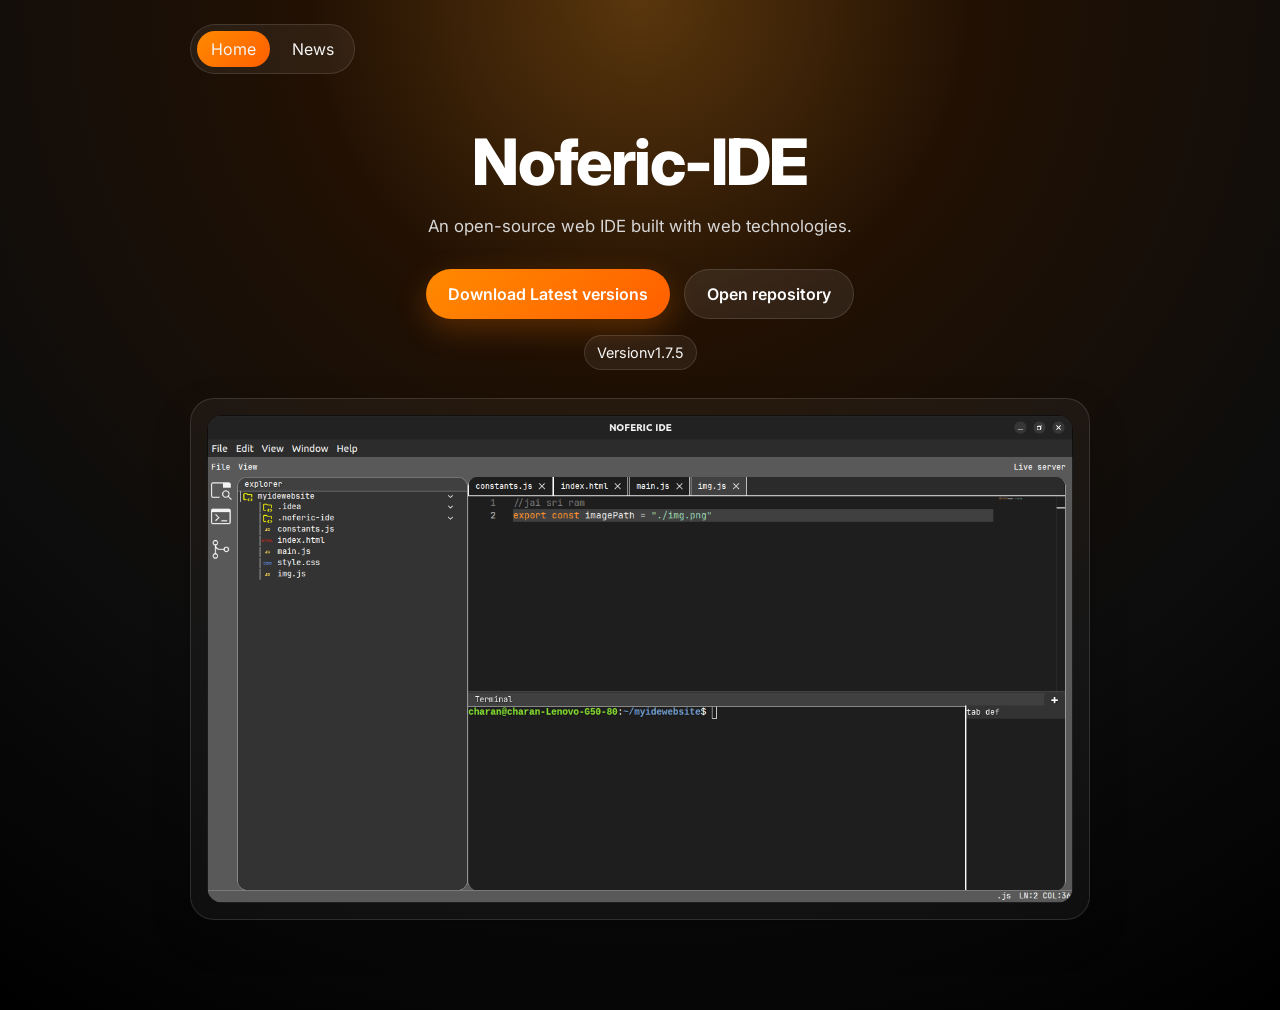
==== index.html @ 91be96c1 "13" ====
<!DOCTYPE html>
<html lang="en">
<head>
    <meta charset="UTF-8">
    <meta name="viewport" content="width=device-width, initial-scale=1.0">
    <title>Noferic-IDE</title>

    <link rel="preconnect" href="https://fonts.googleapis.com">
    <link rel="preconnect" href="https://fonts.gstatic.com" crossorigin>
    <link href="https://fonts.googleapis.com/css2?family=Inter:wght@300;400;500;600;700;800&display=swap" rel="stylesheet">

    <link rel="stylesheet" href="style.css">
</head>
<body>
    <header class="topbar">
        <nav class="topnav" aria-label="Primary navigation">
            <button class="nav-btn active" data-view="home" type="button">Home</button>
            <button class="nav-btn" data-view="news" type="button">News</button>
        </nav>
    </header>

    <main class="page-shell">
        <section id="home-view" class="view-section hero active">
            <div class="hero-copy">
                <h1>Noferic-IDE</h1>
                <p class="subtitle">
                    An open-source web IDE built with web technologies.
                </p>

                <div class="hero-actions">
                    <a href="https://github.com/achu62/noferic-IDE/releases" class="download-btn">
                        Download Latest versions
                    </a>
                    <a id="repository-btn" href="https://github.com/achu62/noferic-IDE" class="repository-btn" target="_blank" rel="noreferrer">
                        Open repository
                    </a>
                </div>

                <div class="hero-meta">
                    <p class="version-pill">Version <span id="version-value">Loading…</span></p>
                </div>

                <div class="preview-card">
                    <img id="image-space" class="image-grid" alt="Noferic-IDE preview">
                </div>
            </div>
        </section>

        <section id="news-view" class="view-section news-view" hidden>
            <div class="news-shell">
                <div class="news-header">
                    <div>
                        <p class="news-kicker">Latest updates</p>
                        <h2>News</h2>
                    </div>
                </div>
                <div id="news-list" class="news-list"></div>
            </div>
        </section>
    </main>

    <div id="news-modal" class="news-modal" hidden>
        <div class="news-modal-backdrop"></div>
        <div class="news-modal-content" role="dialog" aria-modal="true" aria-labelledby="news-modal-title">
            <button class="news-modal-close" aria-label="Close news">×</button>
            <div class="news-modal-body">
                <p class="news-kicker">News detail</p>
                <h3 id="news-modal-title"></h3>
                <p id="news-modal-text"></p>
            </div>
        </div>
    </div>

    <script type="module" src="main.js"></script>
</body>
</html>
---- style.css ----
:root {
    color-scheme: dark;
    --accent: #ff8a00;
    --accent-strong: #ff5f00;
    --panel: rgba(13, 13, 13, 0.8);
    --border: rgba(255, 255, 255, 0.12);
}

* {
    margin: 0;
    padding: 0;
    box-sizing: border-box;
}

html {
    scroll-behavior: smooth;
}

body {
    font-family: "Inter", sans-serif;
    background:
        radial-gradient(circle at top,
            rgba(255, 138, 0, 0.3) 0%,
            rgba(36, 16, 0, 0.85) 28%,
            #0d0d0d 65%,
            #000 100%);
    color: white;
    min-height: 100vh;
    padding: 24px 0 60px;
}

.topbar {
    width: min(900px, 92%);
    margin: 0 auto 24px;
}

.topnav {
    display: inline-flex;
    gap: 8px;
    padding: 6px;
    border-radius: 999px;
    background: rgba(255, 255, 255, 0.06);
    border: 1px solid var(--border);
}

.nav-btn {
    border: 0;
    border-radius: 999px;
    padding: 8px 14px;
    background: transparent;
    color: #f4f4f4;
    cursor: pointer;
    font: inherit;
    transition: background 0.2s ease, transform 0.2s ease;
}

.nav-btn:hover {
    transform: translateY(-1px);
}

.nav-btn.active {
    background: linear-gradient(135deg, var(--accent), var(--accent-strong));
}

.page-shell {
    width: min(900px, 92%);
    margin: 0 auto;
}

.view-section {
    display: none;
}

.view-section.active {
    display: block;
}

.page-shell {
    min-height: 70vh;
}

.hero {
    display: flex;
    align-items: center;
    justify-content: center;
    min-height: 80vh;
    padding: 24px 0;
}

.hero-copy {
    width: 100%;
    text-align: center;
    padding: 6px 0;
}

.hero h1 {
    font-size: clamp(2.8rem, 5vw, 4.4rem);
    font-weight: 800;
    letter-spacing: -1.8px;
    line-height: 1.05;
}

.subtitle {
    margin: 16px auto 0;
    max-width: 680px;
    font-size: 1.05rem;
    color: #d7d7d7;
    line-height: 1.8;
}

.hero-actions {
    display: flex;
    justify-content: center;
    flex-wrap: wrap;
    gap: 14px;
    margin-top: 28px;
}

.download-btn {
    display: inline-flex;
    align-items: center;
    justify-content: center;
    text-decoration: none;
    border-radius: 999px;
    padding: 14px 22px;
    font-weight: 600;
    color: white;
    background: linear-gradient(135deg, var(--accent), var(--accent-strong));
    box-shadow: 0 10px 30px rgba(255, 122, 0, 0.25);
    transition: transform 0.2s ease, box-shadow 0.2s ease, background 0.2s ease;
}

.download-btn:hover {
    transform: translateY(-2px);
}

.repository-btn {
    display: inline-flex;
    align-items: center;
    justify-content: center;
    text-decoration: none;
    border: 1px solid var(--border);
    border-radius: 999px;
    padding: 14px 22px;
    font-weight: 600;
    color: white;
    background: rgba(255, 255, 255, 0.08);
    transition: transform 0.2s ease, background 0.2s ease;
}

.repository-btn:hover {
    transform: translateY(-2px);
    background: rgba(255, 255, 255, 0.14);
}

.hero-meta {
    display: flex;
    justify-content: center;
    align-items: center;
    flex-wrap: wrap;
    gap: 12px;
    margin-top: 16px;
}

.version-pill,
.news-toggle {
    display: inline-flex;
    align-items: center;
    justify-content: center;
    padding: 8px 12px;
    border-radius: 999px;
    border: 1px solid var(--border);
    background: rgba(255, 255, 255, 0.06);
    color: #f7f7f7;
    font-size: 0.9rem;
}

.news-toggle {
    cursor: pointer;
    font-family: inherit;
}

.news-view {
    padding: 12px 0 40px;
}

.news-shell {
    border: 1px solid var(--border);
    border-radius: 24px;
    background: rgba(255, 255, 255, 0.05);
    padding: clamp(18px, 4vw, 32px);
    box-shadow: 0 16px 40px rgba(0, 0, 0, 0.18);
}

.news-header {
    margin-bottom: 18px;
}

.news-kicker {
    margin-bottom: 6px;
    color: #ffbf70;
    font-size: 0.8rem;
    font-weight: 700;
    letter-spacing: 0.16em;
    text-transform: uppercase;
}

.news-header h2 {
    font-size: clamp(1.6rem, 3vw, 2rem);
    letter-spacing: -0.04em;
}

.news-list {
    display: grid;
    gap: 14px;
}

.news-item {
    width: 100%;
    padding: clamp(16px, 3vw, 22px);
    border-radius: 16px;
    background: rgba(255, 255, 255, 0.04);
    border: 1px solid rgba(255, 255, 255, 0.08);
    text-align: left;
    color: inherit;
    cursor: pointer;
    transition: transform 0.2s ease, border-color 0.2s ease, background 0.2s ease;
}

.news-item:hover {
    transform: translateY(-2px);
    border-color: rgba(255, 255, 255, 0.22);
    background: rgba(255, 255, 255, 0.07);
}

.news-item h3 {
    font-size: clamp(1rem, 2vw, 1.15rem);
    font-weight: 700;
    line-height: 1.35;
    color: white;
}

.news-item-topline {
    display: flex;
    align-items: baseline;
    justify-content: space-between;
    gap: 12px;
}

.news-item time {
    flex-shrink: 0;
    color: #ffc27e;
    font-size: 0.76rem;
    font-weight: 600;
    letter-spacing: 0.03em;
    white-space: nowrap;
}

.news-tags {
    display: flex;
    flex-wrap: wrap;
    gap: 6px;
    margin: 9px 0 8px;
}

.news-tag {
    padding: 4px 8px;
    border-radius: 999px;
    background: rgba(255, 138, 0, 0.14);
    border: 1px solid rgba(255, 174, 77, 0.2);
    color: #ffc27e;
    font-size: 0.72rem;
    font-weight: 600;
    letter-spacing: 0.02em;
}

.news-tag-2 {
    background: rgba(120, 170, 255, 0.14);
    border-color: rgba(120, 170, 255, 0.25);
    color: #a9c9ff;
}

.news-item p {
    color: #d3d3d3;
    font-size: clamp(0.88rem, 1.6vw, 0.96rem);
    line-height: 1.75;
    white-space: pre-line;
}

.news-modal {
    position: fixed;
    inset: 0;
    z-index: 60;
    display: flex;
    align-items: center;
    justify-content: center;
    padding: 24px;
}

.news-modal[hidden] {
    display: none;
}

.news-modal-backdrop {
    position: absolute;
    inset: 0;
    background: rgba(0, 0, 0, 0.78);
    backdrop-filter: blur(6px);
}

.news-modal-content {
    position: relative;
    z-index: 1;
    width: min(680px, 100%);
    border-radius: 24px;
    background: rgba(12, 12, 12, 0.96);
    border: 1px solid var(--border);
    padding: 24px;
    box-shadow: 0 16px 40px rgba(0, 0, 0, 0.25);
}

.news-modal-close {
    position: absolute;
    top: 12px;
    right: 14px;
    border: 0;
    background: transparent;
    color: white;
    font-size: 1.5rem;
    cursor: pointer;
}

.news-modal-body {
    display: flex;
    flex-direction: column;
    gap: 12px;
}

.news-modal-body h3 {
    font-size: 1.2rem;
    color: white;
}

.news-modal-body p:last-child {
    color: #d3d3d3;
    line-height: 1.8;
}

.preview-card {
    margin-top: 28px;
    padding: 16px;
    border-radius: 24px;
    border: 1px solid var(--border);
    background: rgba(255, 255, 255, 0.04);
    box-shadow: 0 16px 40px rgba(0, 0, 0, 0.18);
}

#image-space {
    display: block;
    width: 100%;
    height: auto;
    min-height: 220px;
    border-radius: 16px;
    object-fit: cover;
    background: #161616;
}

@media (max-width: 600px) {
    body {
        padding: 16px 0 40px;
    }

    .page-shell {
        width: min(100%, 92%);
    }

    .hero-actions {
        flex-direction: column;
    }

    .download-btn {
        width: 100%;
    }

    .repository-btn {
        width: 100%;
    }

    .news-item-topline {
        align-items: flex-start;
        flex-direction: column;
        gap: 6px;
    }
}
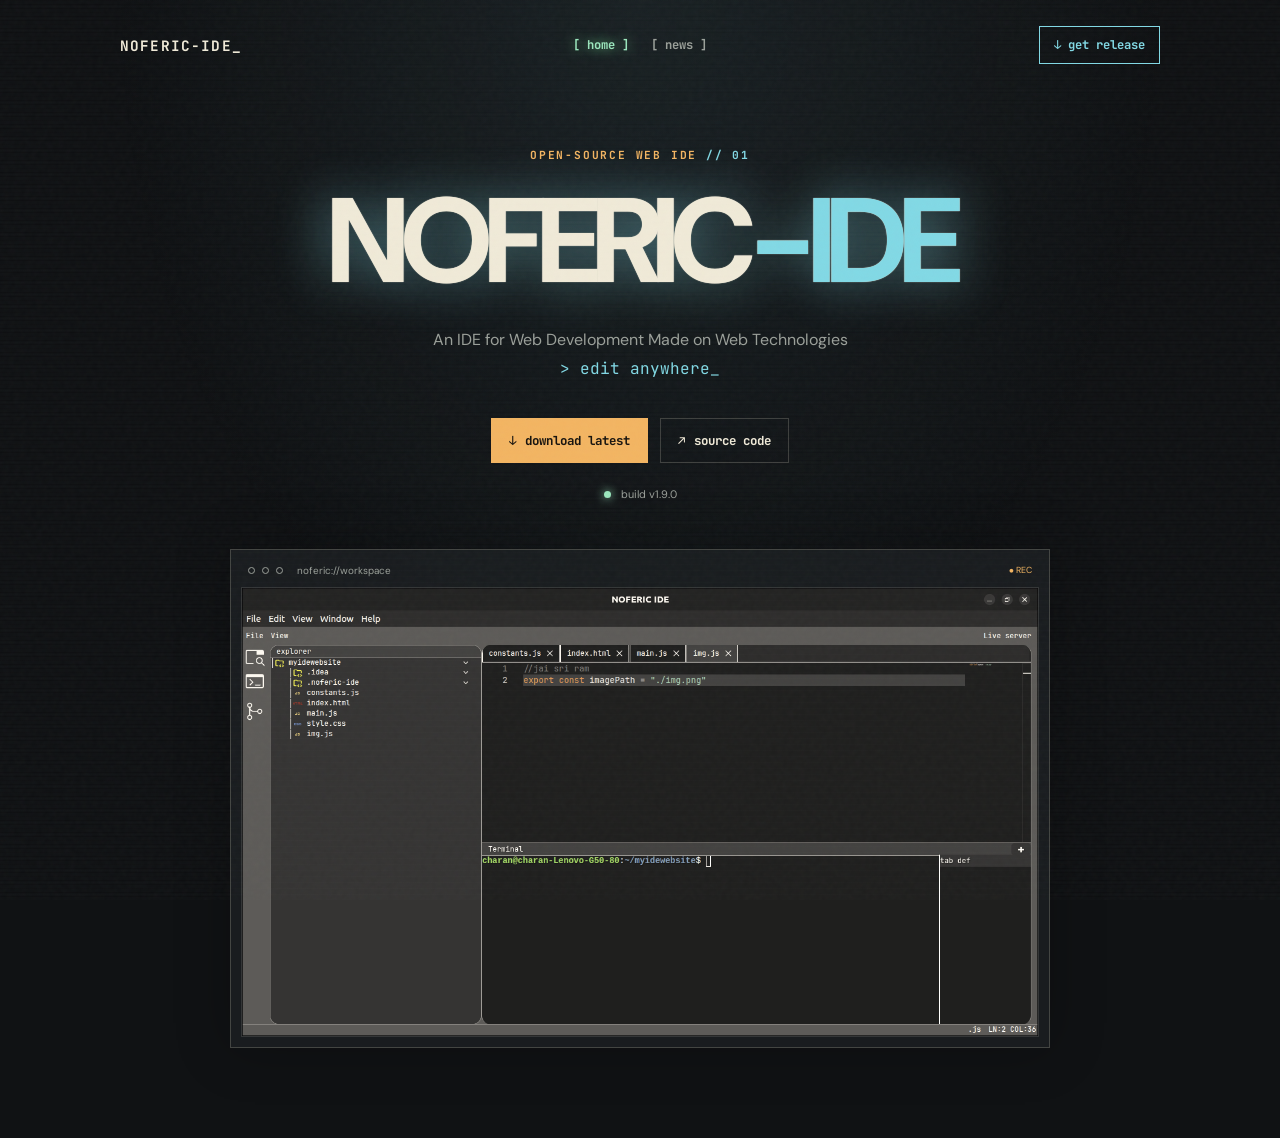
==== commit 108c2e1e: "commit09" ====
--- a/index.html
+++ b/index.html
@@ -3,68 +3,80 @@
 <head>
     <meta charset="UTF-8">
     <meta name="viewport" content="width=device-width, initial-scale=1.0">
-    <title>Noferic-IDE</title>
+    <title>NOFERIC-IDE // web IDE</title>
 
     <link rel="preconnect" href="https://fonts.googleapis.com">
     <link rel="preconnect" href="https://fonts.gstatic.com" crossorigin>
-    <link href="https://fonts.googleapis.com/css2?family=Inter:wght@300;400;500;600;700;800&display=swap" rel="stylesheet">
+    <link href="https://fonts.googleapis.com/css2?family=DM+Sans:wght@400;500;700&family=JetBrains+Mono:wght@400;500;700&display=swap" rel="stylesheet">
 
     <link rel="stylesheet" href="style.css">
 </head>
 <body>
+    <div class="crt-noise"></div>
+    <div class="scanlines"></div>
+
     <header class="topbar">
+        <a class="brand-mark" href="#home" aria-label="Noferic-IDE home">NOFERIC-IDE<span>_</span></a>
+
         <nav class="topnav" aria-label="Primary navigation">
-            <button class="nav-btn active" data-view="home" type="button">Home</button>
-            <button class="nav-btn" data-view="news" type="button">News</button>
+            <button class="nav-btn active" data-view="home" type="button">[ home ]</button>
+            <button class="nav-btn" data-view="news" type="button">[ news ]</button>
         </nav>
+
+        <a href="download.html" class="top-install">
+            <span aria-hidden="true">↓</span> get release
+        </a>
     </header>
 
     <main class="page-shell">
-        <section id="home-view" class="view-section hero active">
-            <div class="hero-copy">
-                <h1>Noferic-IDE</h1>
-                <p class="subtitle">
-                    An open-source web IDE built with web technologies.
-                </p>
+        <!-- HOME -->
+        <section id="home-view" class="view-section">
+            <div class="hero">
+                <p class="kicker">OPEN-SOURCE WEB IDE <span>// 01</span></p>
+
+                <h1 class="wordmark">NOFERIC<span>-IDE</span><span class="wordmark-glow" aria-hidden="true">NOFERIC-IDE</span></h1>
+                <p class="tagline">An IDE for Web Development Made on Web Technologies<br><span class="prompt">&gt; edit anywhere<span class="cursor">_</span></span></p>
 
                 <div class="hero-actions">
-                    <a href="https://github.com/achu62/noferic-IDE/releases" class="download-btn">
-                        Download Latest versions
+                    <a href="download.html" class="btn primary">
+                        <span aria-hidden="true">↓</span> download latest
                     </a>
-                    <a id="repository-btn" href="https://github.com/achu62/noferic-IDE" class="repository-btn" target="_blank" rel="noreferrer">
-                        Open repository
+                    <a id="repository-btn" href="https://github.com/achu62/noferic-IDE" class="btn secondary" target="_blank" rel="noreferrer">
+                        <span aria-hidden="true">↗</span> source code
                     </a>
                 </div>
 
-                <div class="hero-meta">
-                    <p class="version-pill">Version <span id="version-value">Loading…</span></p>
+                <p class="version-line">
+                    <span class="status-dot"></span> build <span id="version-value">loading...</span> 
+                </p>
+
+                <div class="preview-card">
+                    <div class="window-bar"><span></span><span></span><span></span><b>noferic://workspace</b><i>● REC</i></div>
+                    <img id="image-space" alt="Noferic-IDE preview">
                 </div>
 
-                <div class="preview-card">
-                    <img id="image-space" class="image-grid" alt="Noferic-IDE preview">
-                </div>
             </div>
         </section>
 
-        <section id="news-view" class="view-section news-view" hidden>
+        <!-- NEWS -->
+        <section id="news-view" class="view-section" style="display: none;">
             <div class="news-shell">
                 <div class="news-header">
-                    <div>
-                        <p class="news-kicker">Latest updates</p>
-                        <h2>News</h2>
-                    </div>
+                    <p class="kicker">// transmission log</p>
+                    <h2>News<span class="cursor">_</span></h2>
                 </div>
                 <div id="news-list" class="news-list"></div>
             </div>
         </section>
     </main>
 
+    <!-- NEWS MODAL -->
     <div id="news-modal" class="news-modal" hidden>
         <div class="news-modal-backdrop"></div>
-        <div class="news-modal-content" role="dialog" aria-modal="true" aria-labelledby="news-modal-title">
-            <button class="news-modal-close" aria-label="Close news">×</button>
+        <div class="news-modal-content" role="dialog" aria-modal="true">
+            <button class="news-modal-close" aria-label="Close">×</button>
             <div class="news-modal-body">
-                <p class="news-kicker">News detail</p>
+                <p class="kicker">News detail</p>
                 <h3 id="news-modal-title"></h3>
                 <p id="news-modal-text"></p>
             </div>
--- a/style.css
+++ b/style.css
@@ -1,394 +1,106 @@
 :root {
     color-scheme: dark;
-    --accent: #ff8a00;
-    --accent-strong: #ff5f00;
-    --panel: rgba(13, 13, 13, 0.8);
-    --border: rgba(255, 255, 255, 0.12);
+    --bg: #101214;
+    --panel: rgba(27, 31, 33, 0.9);
+    --line: rgba(235, 229, 211, 0.2);
+    --green: #9be7bd;
+    --bright: #f0ead8;
+    --muted: #9ba09a;
+    --amber: #f3b562;
+    --cyan: #82d9e5;
 }
 
-* {
-    margin: 0;
-    padding: 0;
-    box-sizing: border-box;
+* { box-sizing: border-box; }
+html { scroll-behavior: smooth; }
+body { margin: 0; min-height: 100vh; overflow-x: hidden; background: var(--bg); color: var(--bright); font-family: "DM Sans", sans-serif; }
+body::before { position: fixed; inset: 0; z-index: -2; background: radial-gradient(ellipse at 50% 0%, rgba(73, 105, 112, 0.18), transparent 58%), repeating-linear-gradient(0deg, transparent 0 3px, rgba(0, 0, 0, 0.12) 3px 4px); content: ""; pointer-events: none; }
+.crt-noise, .scanlines { position: fixed; inset: 0; pointer-events: none; }
+.crt-noise { z-index: 20; opacity: 0.04; background-image: url("data:image/svg+xml,%3Csvg viewBox='0 0 180 180' xmlns='http://www.w3.org/2000/svg'%3E%3Cfilter id='n'%3E%3CfeTurbulence type='fractalNoise' baseFrequency='.9' numOctaves='3' stitchTiles='stitch'/%3E%3C/filter%3E%3Crect width='100%25' height='100%25' filter='url(%23n)' opacity='.7'/%3E%3C/svg%3E"); }
+.scanlines { z-index: 19; opacity: 0.06; background: repeating-linear-gradient(0deg, transparent 0 5px, rgba(240, 234, 216, 0.18) 5px 6px); }
+.topbar, .page-shell { width: min(1040px, calc(100% - 48px)); margin-inline: auto; }
+.topbar { padding: 26px 0; display: flex; align-items: center; justify-content: space-between; gap: 20px; animation: boot 0.7s ease both; }
+.brand-mark { color: var(--bright); font-family: "JetBrains Mono", monospace; font-size: 0.9rem; font-weight: 700; letter-spacing: 0.08em; text-decoration: none; }
+.brand-mark span, .cursor { animation: blink 1.1s steps(2, start) infinite; }
+.topnav { display: flex; gap: 22px; }
+.nav-btn, .top-install { color: var(--muted); font: 700 0.76rem "JetBrains Mono", monospace; text-decoration: none; }
+.nav-btn { padding: 7px 0; border: 0; background: none; cursor: pointer; }
+.nav-btn:hover, .nav-btn.active, .top-install { color: var(--green); }
+.nav-btn.active { text-shadow: 0 0 12px rgba(141, 255, 174, 0.75); }
+.top-install { border: 1px solid var(--cyan); padding: 10px 14px; color: var(--cyan); }
+.top-install:hover { background: var(--green); color: var(--bg); }
+.page-shell { padding-bottom: 90px; }
+.view-section { display: none; }
+.hero { padding: 58px 0 0; text-align: center; }
+.kicker { margin: 0 0 22px; color: var(--amber); font: 700 0.7rem "JetBrains Mono", monospace; letter-spacing: 0.16em; text-transform: uppercase; }
+.kicker span { color: var(--cyan); }
+.wordmark { position: relative; width: fit-content; max-width: 100%; margin: 0 auto 28px; color: var(--bright); font-size: clamp(3rem, 10vw, 7.5rem); font-weight: 700; letter-spacing: -0.075em; line-height: 0.95; text-shadow: 0 0 1px var(--bright); }
+.wordmark-glow { position: absolute; inset: 0; z-index: -1; color: var(--cyan); filter: blur(24px); font: inherit; letter-spacing: inherit; opacity: 0.42; transform: scale(1.03); }
+.wordmark span { color: var(--cyan); }
+.tagline { margin: 0 auto 34px; color: var(--muted); font-size: 1rem; line-height: 1.8; }
+.prompt { color: var(--cyan); font-family: "JetBrains Mono", monospace; }
+.hero-actions { display: flex; justify-content: center; gap: 12px; flex-wrap: wrap; margin-bottom: 24px; }
+.btn { display: inline-flex; align-items: center; gap: 9px; padding: 13px 17px; border: 1px solid var(--line); color: var(--bright); font: 700 0.78rem "JetBrains Mono", monospace; text-decoration: none; }
+.btn.primary { border-color: var(--amber); background: var(--amber); color: #17130e; text-shadow: none; }
+.btn:hover { transform: translateY(-2px); box-shadow: 0 0 20px rgba(141, 255, 174, 0.22); }
+.version-line { margin: 0 0 48px; color: var(--muted); font-size: 0.68rem; }
+.status-dot { display: inline-block; width: 7px; height: 7px; margin-right: 7px; border-radius: 50%; background: var(--green); box-shadow: 0 0 10px var(--green); }
+.preview-card { max-width: 820px; margin: auto; padding: 10px; border: 1px solid var(--line); background: var(--panel); box-shadow: 0 0 50px rgba(0, 0, 0, 0.25); }
+.window-bar { display: flex; align-items: center; gap: 7px; padding: 4px 7px 10px; color: var(--muted); font-size: 0.62rem; text-align: left; }
+.window-bar span { width: 7px; height: 7px; border: 1px solid var(--muted); border-radius: 50%; }
+.window-bar b { margin-left: 7px; font-weight: 400; }
+.window-bar i { margin-left: auto; color: var(--amber); font-size: 0.55rem; font-style: normal; }
+#image-space { display: block; width: 100%; min-height: 240px; object-fit: cover; border: 1px solid rgba(240, 234, 216, 0.12); filter: saturate(0.7) sepia(0.12); }
+.news-shell { max-width: 820px; margin: 58px auto 0; padding: 30px; border: 1px solid var(--line); background: var(--panel); }
+.news-header { padding-bottom: 22px; border-bottom: 1px solid var(--line); }
+.news-header h2 { margin: 0; color: var(--bright); font-family: "JetBrains Mono", monospace; font-size: 1.25rem; font-weight: 700; }
+.news-list { display: grid; gap: 10px; padding-top: 20px; }
+.news-item { padding: 18px; border: 1px solid rgba(129, 255, 168, 0.13); background: rgba(141, 255, 174, 0.025); color: inherit; text-align: left; cursor: pointer; font: inherit; }
+.news-item:hover { border-color: var(--green); background: rgba(141, 255, 174, 0.08); }
+.news-item-topline { display: flex; justify-content: space-between; gap: 15px; margin-bottom: 10px; }
+.news-item h3 { margin: 0; color: var(--bright); font-size: 0.86rem; }
+.news-item time { color: var(--amber); font-size: 0.65rem; white-space: nowrap; }
+.news-tags { display: flex; gap: 8px; margin-bottom: 10px; }
+.news-tag { color: #101214; background: var(--cyan); font-size: 0.6rem; padding: 2px 6px; }
+.news-item p { margin: 0; color: var(--muted); font-size: 0.76rem; line-height: 1.7; white-space: pre-line; }
+.news-modal { position: fixed; inset: 0; z-index: 30; display: flex; align-items: center; justify-content: center; padding: 20px; }
+.news-modal[hidden] { display: none; }
+.news-modal-backdrop { position: absolute; inset: 0; background: rgba(3, 8, 5, 0.88); backdrop-filter: blur(4px); }
+.news-modal-content { position: relative; width: min(560px, 100%); padding: 30px; border: 1px solid var(--green); background: #0b160f; box-shadow: 0 0 40px rgba(141, 255, 174, 0.15); }
+.news-modal-close { position: absolute; top: 12px; right: 15px; border: 0; background: none; color: var(--muted); font: 1.2rem "JetBrains Mono"; cursor: pointer; }
+.news-modal-body h3 { margin: 0 0 15px; color: var(--bright); font-size: 1rem; }
+.news-modal-body p:last-child { color: var(--muted); line-height: 1.8; white-space: pre-line; }
+@keyframes boot { from { opacity: 0; transform: translateY(-8px); } to { opacity: 1; transform: none; } }
+@keyframes blink { 50% { opacity: 0; } }
+@keyframes flicker { 0%, 19%, 21%, 63%, 65%, 100% { opacity: 1; } 20%, 64% { opacity: 0.82; } }
+@media (max-width: 640px) {
+    .topbar, .page-shell { width: min(100% - 28px, 1040px); }
+    .topbar { padding: 18px 0; flex-wrap: wrap; }
+    .brand-mark { font-size: 0.72rem; }
+    .topnav { order: 3; width: 100%; justify-content: center; border-top: 1px solid var(--line); padding-top: 14px; }
+    .hero { padding-top: 42px; }
+    .news-shell { padding: 20px; }
+    .news-item-topline { display: block; }
+    .news-item time { display: block; margin-top: 8px; }
 }
 
-html {
-    scroll-behavior: smooth;
-}
-
-body {
-    font-family: "Inter", sans-serif;
-    background:
-        radial-gradient(circle at top,
-            rgba(255, 138, 0, 0.3) 0%,
-            rgba(36, 16, 0, 0.85) 28%,
-            #0d0d0d 65%,
-            #000 100%);
-    color: white;
-    min-height: 100vh;
-    padding: 24px 0 60px;
-}
-
-.topbar {
-    width: min(900px, 92%);
-    margin: 0 auto 24px;
-}
-
-.topnav {
-    display: inline-flex;
-    gap: 8px;
-    padding: 6px;
-    border-radius: 999px;
-    background: rgba(255, 255, 255, 0.06);
-    border: 1px solid var(--border);
-}
-
-.nav-btn {
-    border: 0;
-    border-radius: 999px;
-    padding: 8px 14px;
-    background: transparent;
-    color: #f4f4f4;
-    cursor: pointer;
-    font: inherit;
-    transition: background 0.2s ease, transform 0.2s ease;
-}
-
-.nav-btn:hover {
-    transform: translateY(-1px);
-}
-
-.nav-btn.active {
-    background: linear-gradient(135deg, var(--accent), var(--accent-strong));
-}
-
-.page-shell {
-    width: min(900px, 92%);
-    margin: 0 auto;
-}
-
-.view-section {
-    display: none;
-}
-
-.view-section.active {
-    display: block;
-}
-
-.page-shell {
-    min-height: 70vh;
-}
-
-.hero {
-    display: flex;
-    align-items: center;
-    justify-content: center;
-    min-height: 80vh;
-    padding: 24px 0;
-}
-
-.hero-copy {
-    width: 100%;
-    text-align: center;
-    padding: 6px 0;
-}
-
-.hero h1 {
-    font-size: clamp(2.8rem, 5vw, 4.4rem);
-    font-weight: 800;
-    letter-spacing: -1.8px;
-    line-height: 1.05;
-}
-
-.subtitle {
-    margin: 16px auto 0;
-    max-width: 680px;
-    font-size: 1.05rem;
-    color: #d7d7d7;
-    line-height: 1.8;
-}
-
-.hero-actions {
-    display: flex;
-    justify-content: center;
-    flex-wrap: wrap;
-    gap: 14px;
-    margin-top: 28px;
-}
-
-.download-btn {
-    display: inline-flex;
-    align-items: center;
-    justify-content: center;
-    text-decoration: none;
-    border-radius: 999px;
-    padding: 14px 22px;
-    font-weight: 600;
-    color: white;
-    background: linear-gradient(135deg, var(--accent), var(--accent-strong));
-    box-shadow: 0 10px 30px rgba(255, 122, 0, 0.25);
-    transition: transform 0.2s ease, box-shadow 0.2s ease, background 0.2s ease;
-}
-
-.download-btn:hover {
-    transform: translateY(-2px);
-}
-
-.repository-btn {
-    display: inline-flex;
-    align-items: center;
-    justify-content: center;
-    text-decoration: none;
-    border: 1px solid var(--border);
-    border-radius: 999px;
-    padding: 14px 22px;
-    font-weight: 600;
-    color: white;
-    background: rgba(255, 255, 255, 0.08);
-    transition: transform 0.2s ease, background 0.2s ease;
-}
-
-.repository-btn:hover {
-    transform: translateY(-2px);
-    background: rgba(255, 255, 255, 0.14);
-}
-
-.hero-meta {
-    display: flex;
-    justify-content: center;
-    align-items: center;
-    flex-wrap: wrap;
-    gap: 12px;
-    margin-top: 16px;
-}
-
-.version-pill,
-.news-toggle {
-    display: inline-flex;
-    align-items: center;
-    justify-content: center;
-    padding: 8px 12px;
-    border-radius: 999px;
-    border: 1px solid var(--border);
-    background: rgba(255, 255, 255, 0.06);
-    color: #f7f7f7;
-    font-size: 0.9rem;
-}
-
-.news-toggle {
-    cursor: pointer;
-    font-family: inherit;
-}
-
-.news-view {
-    padding: 12px 0 40px;
-}
-
-.news-shell {
-    border: 1px solid var(--border);
-    border-radius: 24px;
-    background: rgba(255, 255, 255, 0.05);
-    padding: clamp(18px, 4vw, 32px);
-    box-shadow: 0 16px 40px rgba(0, 0, 0, 0.18);
-}
-
-.news-header {
-    margin-bottom: 18px;
-}
-
-.news-kicker {
-    margin-bottom: 6px;
-    color: #ffbf70;
-    font-size: 0.8rem;
-    font-weight: 700;
-    letter-spacing: 0.16em;
-    text-transform: uppercase;
-}
-
-.news-header h2 {
-    font-size: clamp(1.6rem, 3vw, 2rem);
-    letter-spacing: -0.04em;
-}
-
-.news-list {
-    display: grid;
-    gap: 14px;
-}
-
-.news-item {
-    width: 100%;
-    padding: clamp(16px, 3vw, 22px);
-    border-radius: 16px;
-    background: rgba(255, 255, 255, 0.04);
-    border: 1px solid rgba(255, 255, 255, 0.08);
-    text-align: left;
-    color: inherit;
-    cursor: pointer;
-    transition: transform 0.2s ease, border-color 0.2s ease, background 0.2s ease;
-}
-
-.news-item:hover {
-    transform: translateY(-2px);
-    border-color: rgba(255, 255, 255, 0.22);
-    background: rgba(255, 255, 255, 0.07);
-}
-
-.news-item h3 {
-    font-size: clamp(1rem, 2vw, 1.15rem);
-    font-weight: 700;
-    line-height: 1.35;
-    color: white;
-}
-
-.news-item-topline {
-    display: flex;
-    align-items: baseline;
-    justify-content: space-between;
-    gap: 12px;
-}
-
-.news-item time {
-    flex-shrink: 0;
-    color: #ffc27e;
-    font-size: 0.76rem;
-    font-weight: 600;
-    letter-spacing: 0.03em;
-    white-space: nowrap;
-}
-
-.news-tags {
-    display: flex;
-    flex-wrap: wrap;
-    gap: 6px;
-    margin: 9px 0 8px;
-}
-
-.news-tag {
-    padding: 4px 8px;
-    border-radius: 999px;
-    background: rgba(255, 138, 0, 0.14);
-    border: 1px solid rgba(255, 174, 77, 0.2);
-    color: #ffc27e;
-    font-size: 0.72rem;
-    font-weight: 600;
-    letter-spacing: 0.02em;
-}
-
-.news-tag-2 {
-    background: rgba(120, 170, 255, 0.14);
-    border-color: rgba(120, 170, 255, 0.25);
-    color: #a9c9ff;
-}
-
-.news-item p {
-    color: #d3d3d3;
-    font-size: clamp(0.88rem, 1.6vw, 0.96rem);
-    line-height: 1.75;
-    white-space: pre-line;
-}
-
-.news-modal {
-    position: fixed;
-    inset: 0;
-    z-index: 60;
-    display: flex;
-    align-items: center;
-    justify-content: center;
-    padding: 24px;
-}
-
-.news-modal[hidden] {
-    display: none;
-}
-
-.news-modal-backdrop {
-    position: absolute;
-    inset: 0;
-    background: rgba(0, 0, 0, 0.78);
-    backdrop-filter: blur(6px);
-}
-
-.news-modal-content {
-    position: relative;
-    z-index: 1;
-    width: min(680px, 100%);
-    border-radius: 24px;
-    background: rgba(12, 12, 12, 0.96);
-    border: 1px solid var(--border);
-    padding: 24px;
-    box-shadow: 0 16px 40px rgba(0, 0, 0, 0.25);
-}
-
-.news-modal-close {
-    position: absolute;
-    top: 12px;
-    right: 14px;
-    border: 0;
-    background: transparent;
-    color: white;
-    font-size: 1.5rem;
-    cursor: pointer;
-}
-
-.news-modal-body {
-    display: flex;
-    flex-direction: column;
-    gap: 12px;
-}
-
-.news-modal-body h3 {
-    font-size: 1.2rem;
-    color: white;
-}
-
-.news-modal-body p:last-child {
-    color: #d3d3d3;
-    line-height: 1.8;
-}
-
-.preview-card {
-    margin-top: 28px;
-    padding: 16px;
-    border-radius: 24px;
-    border: 1px solid var(--border);
-    background: rgba(255, 255, 255, 0.04);
-    box-shadow: 0 16px 40px rgba(0, 0, 0, 0.18);
-}
-
-#image-space {
-    display: block;
-    width: 100%;
-    height: auto;
-    min-height: 220px;
-    border-radius: 16px;
-    object-fit: cover;
-    background: #161616;
-}
-
-@media (max-width: 600px) {
-    body {
-        padding: 16px 0 40px;
-    }
-
-    .page-shell {
-        width: min(100%, 92%);
-    }
-
-    .hero-actions {
-        flex-direction: column;
-    }
-
-    .download-btn {
-        width: 100%;
-    }
-
-    .repository-btn {
-        width: 100%;
-    }
-
-    .news-item-topline {
-        align-items: flex-start;
-        flex-direction: column;
-        gap: 6px;
-    }
+/* DOWNLOAD */
+.download-page { padding-top: 52px; }
+.download-intro { max-width: 700px; margin: 0 auto 42px; text-align: center; }
+.download-intro h1 { margin: 0 0 18px; color: var(--bright); font-size: clamp(2rem, 6vw, 4.5rem); letter-spacing: -0.06em; }
+.download-intro h1 span { color: var(--cyan); }
+.download-intro p { margin: 0; color: var(--muted); line-height: 1.8; }
+.download-options { display: grid; grid-template-columns: repeat(2, minmax(0, 1fr)); gap: 16px; max-width: 820px; margin: auto; }
+.download-card { min-height: 270px; padding: 26px; border: 1px solid var(--line); background: var(--panel); }
+.download-card:hover { border-color: var(--cyan); }
+.download-card-label { margin: 0 0 28px; color: var(--amber); font: 700 0.68rem "JetBrains Mono", monospace; letter-spacing: 0.14em; text-transform: uppercase; }
+.download-card h2 { margin: 0 0 12px; color: var(--bright); font-size: 1.25rem; }
+.download-card p { min-height: 48px; margin: 0 0 22px; color: var(--muted); font-size: 0.86rem; line-height: 1.7; }
+.download-command { display: block; overflow-x: auto; padding: 14px; border: 1px solid rgba(130, 217, 229, 0.28); background: rgba(0, 0, 0, 0.28); color: var(--cyan); font: 500 0.75rem/1.6 "JetBrains Mono", monospace; white-space: nowrap; }
+.download-link { display: inline-flex; align-items: center; gap: 8px; padding: 12px 14px; border: 1px solid var(--amber); color: var(--amber); font: 700 0.75rem "JetBrains Mono", monospace; text-decoration: none; }
+.download-link:hover { background: var(--amber); color: #17130e; }
+.download-note { max-width: 820px; margin: 24px auto 0; color: var(--muted); font: 0.7rem/1.7 "JetBrains Mono", monospace; text-align: center; }
+@media (max-width: 640px) {
+    .download-page { padding-top: 28px; }
+    .download-options { grid-template-columns: 1fr; }
+    .download-card { min-height: 0; }
 }
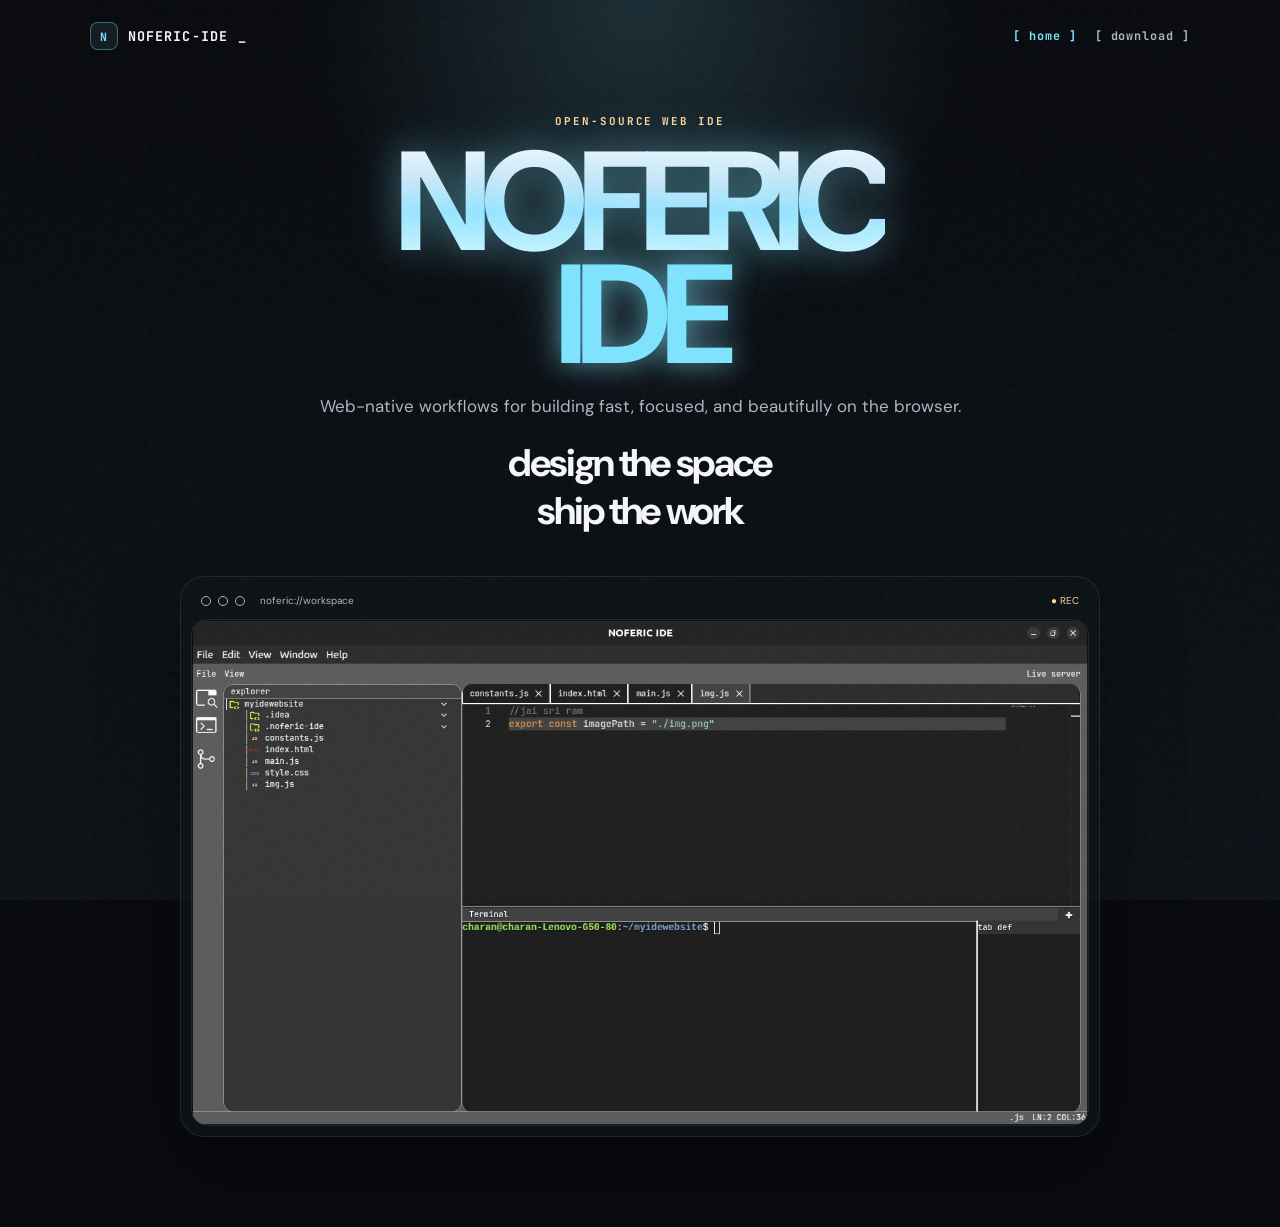
==== commit 795a9f78: "ji" ====
--- a/index.html
+++ b/index.html
@@ -16,45 +16,42 @@
     <div class="scanlines"></div>
 
     <header class="topbar">
-        <a class="brand-mark" href="#home" aria-label="Noferic-IDE home">NOFERIC-IDE<span>_</span></a>
+        <a class="brand-mark" href="#home" aria-label="Noferic-IDE home">
+            <span class="brand-logo" aria-hidden="true">N</span>
+            <span>NOFERIC-IDE</span><span class="brand-blink">_</span>
+        </a>
 
         <nav class="topnav" aria-label="Primary navigation">
-            <button class="nav-btn active" data-view="home" type="button">[ home ]</button>
-            <button class="nav-btn" data-view="news" type="button">[ news ]</button>
+            <a class="nav-btn active" href="index.html">[ home ]</a>
+            <a class="nav-btn" href="download.html">[ download ]</a>
         </nav>
-
-        <a href="download.html" class="top-install">
-            <span aria-hidden="true">↓</span> get release
-        </a>
     </header>
 
     <main class="page-shell">
         <!-- HOME -->
         <section id="home-view" class="view-section">
             <div class="hero">
-                <p class="kicker">OPEN-SOURCE WEB IDE <span>// 01</span></p>
+                <p class="kicker">open-source web ide</p>
 
-                <h1 class="wordmark">NOFERIC<span>-IDE</span><span class="wordmark-glow" aria-hidden="true">NOFERIC-IDE</span></h1>
-                <p class="tagline">An IDE for Web Development Made on Web Technologies<br><span class="prompt">&gt; edit anywhere<span class="cursor">_</span></span></p>
+                <h1 class="wordmark" aria-label="NOFERIC-IDE">
+                    <span class="wordmark-core">NOFERIC</span>
+                    <span class="wordmark-split">IDE</span>
+                    <span class="wordmark-glow" aria-hidden="true">NOFERIC IDE</span>
+                </h1>
 
-                <div class="hero-actions">
-                    <a href="download.html" class="btn primary">
-                        <span aria-hidden="true">↓</span> download latest
-                    </a>
-                    <a id="repository-btn" href="https://github.com/achu62/noferic-IDE" class="btn secondary" target="_blank" rel="noreferrer">
-                        <span aria-hidden="true">↗</span> source code
-                    </a>
+                <p class="tagline">Web-native workflows for building fast, focused, and beautifully on the browser.</p>
+
+                <div class="title-stack">
+                    <h2>design the space</h2>
+                    <h2>ship the work</h2>
                 </div>
 
-                <p class="version-line">
-                    <span class="status-dot"></span> build <span id="version-value">loading...</span> 
-                </p>
-
-                <div class="preview-card">
-                    <div class="window-bar"><span></span><span></span><span></span><b>noferic://workspace</b><i>● REC</i></div>
-                    <img id="image-space" alt="Noferic-IDE preview">
+                <div class="showcase-shell">
+                    <div class="preview-card">
+                        <div class="window-bar"><span></span><span></span><span></span><b>noferic://workspace</b><i>● REC</i></div>
+                        <img id="image-space" alt="Noferic-IDE preview">
+                    </div>
                 </div>
-
             </div>
         </section>
 
--- a/style.css
+++ b/style.css
@@ -1,83 +1,78 @@
 :root {
     color-scheme: dark;
-    --bg: #101214;
-    --panel: rgba(27, 31, 33, 0.9);
-    --line: rgba(235, 229, 211, 0.2);
-    --green: #9be7bd;
-    --bright: #f0ead8;
-    --muted: #9ba09a;
-    --amber: #f3b562;
-    --cyan: #82d9e5;
+    --bg: #090b0f;
+    --panel: rgba(17, 22, 28, 0.8);
+    --line: rgba(255, 255, 255, 0.09);
+    --bright: #f6f7fb;
+    --muted: #aeb7c2;
+    --cyan: #7fe4ff;
+    --cyan-soft: rgba(127, 228, 255, 0.2);
+    --green: #9ef4bd;
+    --amber: #ffd59b;
+    --shadow: rgba(0, 0, 0, 0.45);
 }
 
 * { box-sizing: border-box; }
 html { scroll-behavior: smooth; }
 body { margin: 0; min-height: 100vh; overflow-x: hidden; background: var(--bg); color: var(--bright); font-family: "DM Sans", sans-serif; }
-body::before { position: fixed; inset: 0; z-index: -2; background: radial-gradient(ellipse at 50% 0%, rgba(73, 105, 112, 0.18), transparent 58%), repeating-linear-gradient(0deg, transparent 0 3px, rgba(0, 0, 0, 0.12) 3px 4px); content: ""; pointer-events: none; }
+body::before { position: fixed; inset: 0; z-index: -2; background: radial-gradient(circle at 50% 0%, rgba(127, 228, 255, 0.16), transparent 30%), linear-gradient(180deg, #090b0f 0%, #0e1218 100%); content: ""; pointer-events: none; }
 .crt-noise, .scanlines { position: fixed; inset: 0; pointer-events: none; }
 .crt-noise { z-index: 20; opacity: 0.04; background-image: url("data:image/svg+xml,%3Csvg viewBox='0 0 180 180' xmlns='http://www.w3.org/2000/svg'%3E%3Cfilter id='n'%3E%3CfeTurbulence type='fractalNoise' baseFrequency='.9' numOctaves='3' stitchTiles='stitch'/%3E%3C/filter%3E%3Crect width='100%25' height='100%25' filter='url(%23n)' opacity='.7'/%3E%3C/svg%3E"); }
-.scanlines { z-index: 19; opacity: 0.06; background: repeating-linear-gradient(0deg, transparent 0 5px, rgba(240, 234, 216, 0.18) 5px 6px); }
-.topbar, .page-shell { width: min(1040px, calc(100% - 48px)); margin-inline: auto; }
-.topbar { padding: 26px 0; display: flex; align-items: center; justify-content: space-between; gap: 20px; animation: boot 0.7s ease both; }
-.brand-mark { color: var(--bright); font-family: "JetBrains Mono", monospace; font-size: 0.9rem; font-weight: 700; letter-spacing: 0.08em; text-decoration: none; }
-.brand-mark span, .cursor { animation: blink 1.1s steps(2, start) infinite; }
-.topnav { display: flex; gap: 22px; }
-.nav-btn, .top-install { color: var(--muted); font: 700 0.76rem "JetBrains Mono", monospace; text-decoration: none; }
-.nav-btn { padding: 7px 0; border: 0; background: none; cursor: pointer; }
-.nav-btn:hover, .nav-btn.active, .top-install { color: var(--green); }
-.nav-btn.active { text-shadow: 0 0 12px rgba(141, 255, 174, 0.75); }
-.top-install { border: 1px solid var(--cyan); padding: 10px 14px; color: var(--cyan); }
-.top-install:hover { background: var(--green); color: var(--bg); }
+.scanlines { z-index: 19; opacity: 0.05; background: repeating-linear-gradient(0deg, transparent 0 5px, rgba(255,255,255,0.04) 5px 6px); }
+.topbar, .page-shell { width: min(1100px, calc(100% - 40px)); margin-inline: auto; }
+.topbar { position: sticky; top: 0; z-index: 10; display: flex; align-items: center; justify-content: space-between; gap: 18px; padding: 22px 0 12px; backdrop-filter: blur(10px); }
+.brand-mark { display: inline-flex; align-items: center; gap: 10px; color: var(--bright); font-family: "JetBrains Mono", monospace; font-size: 0.84rem; font-weight: 700; letter-spacing: 0.08em; text-decoration: none; }
+.brand-logo { display: inline-flex; align-items: center; justify-content: center; width: 28px; height: 28px; border: 1px solid rgba(127, 228, 255, 0.38); border-radius: 8px; background: rgba(127, 228, 255, 0.08); color: var(--cyan); font-size: 0.72rem; }
+.brand-blink, .cursor { animation: blink 1.1s steps(2, start) infinite; }
+.topnav { display: flex; align-items: center; gap: 18px; }
+.nav-btn { color: var(--muted); font: 700 0.74rem "JetBrains Mono", monospace; text-decoration: none; letter-spacing: 0.08em; }
+.nav-btn.active, .nav-btn:hover { color: var(--cyan); }
 .page-shell { padding-bottom: 90px; }
 .view-section { display: none; }
-.hero { padding: 58px 0 0; text-align: center; }
-.kicker { margin: 0 0 22px; color: var(--amber); font: 700 0.7rem "JetBrains Mono", monospace; letter-spacing: 0.16em; text-transform: uppercase; }
-.kicker span { color: var(--cyan); }
-.wordmark { position: relative; width: fit-content; max-width: 100%; margin: 0 auto 28px; color: var(--bright); font-size: clamp(3rem, 10vw, 7.5rem); font-weight: 700; letter-spacing: -0.075em; line-height: 0.95; text-shadow: 0 0 1px var(--bright); }
-.wordmark-glow { position: absolute; inset: 0; z-index: -1; color: var(--cyan); filter: blur(24px); font: inherit; letter-spacing: inherit; opacity: 0.42; transform: scale(1.03); }
-.wordmark span { color: var(--cyan); }
-.tagline { margin: 0 auto 34px; color: var(--muted); font-size: 1rem; line-height: 1.8; }
-.prompt { color: var(--cyan); font-family: "JetBrains Mono", monospace; }
-.hero-actions { display: flex; justify-content: center; gap: 12px; flex-wrap: wrap; margin-bottom: 24px; }
-.btn { display: inline-flex; align-items: center; gap: 9px; padding: 13px 17px; border: 1px solid var(--line); color: var(--bright); font: 700 0.78rem "JetBrains Mono", monospace; text-decoration: none; }
-.btn.primary { border-color: var(--amber); background: var(--amber); color: #17130e; text-shadow: none; }
-.btn:hover { transform: translateY(-2px); box-shadow: 0 0 20px rgba(141, 255, 174, 0.22); }
-.version-line { margin: 0 0 48px; color: var(--muted); font-size: 0.68rem; }
-.status-dot { display: inline-block; width: 7px; height: 7px; margin-right: 7px; border-radius: 50%; background: var(--green); box-shadow: 0 0 10px var(--green); }
-.preview-card { max-width: 820px; margin: auto; padding: 10px; border: 1px solid var(--line); background: var(--panel); box-shadow: 0 0 50px rgba(0, 0, 0, 0.25); }
-.window-bar { display: flex; align-items: center; gap: 7px; padding: 4px 7px 10px; color: var(--muted); font-size: 0.62rem; text-align: left; }
-.window-bar span { width: 7px; height: 7px; border: 1px solid var(--muted); border-radius: 50%; }
-.window-bar b { margin-left: 7px; font-weight: 400; }
-.window-bar i { margin-left: auto; color: var(--amber); font-size: 0.55rem; font-style: normal; }
-#image-space { display: block; width: 100%; min-height: 240px; object-fit: cover; border: 1px solid rgba(240, 234, 216, 0.12); filter: saturate(0.7) sepia(0.12); }
-.news-shell { max-width: 820px; margin: 58px auto 0; padding: 30px; border: 1px solid var(--line); background: var(--panel); }
+.hero { padding: 52px 0 0; text-align: center; }
+.kicker { margin: 0 0 18px; color: var(--amber); font: 700 0.68rem "JetBrains Mono", monospace; letter-spacing: 0.18em; text-transform: uppercase; }
+.wordmark { position: relative; width: fit-content; max-width: 100%; margin: 0 auto; color: var(--bright); font-size: clamp(3.5rem, 11vw, 10rem); line-height: 0.8; letter-spacing: -0.08em; text-transform: uppercase; }
+.wordmark-core, .wordmark-split { display: block; }
+.wordmark-core { background: linear-gradient(180deg, #f5f9ff 0%, #dbeaf8 28%, #9fe5ff 58%, #d5f9ff 100%); -webkit-background-clip: text; background-clip: text; color: transparent; text-shadow: 0 0 36px rgba(127, 228, 255, 0.3); }
+.wordmark-split { color: var(--cyan); text-shadow: 0 0 26px rgba(127, 228, 255, 0.55); }
+.wordmark-glow { position: absolute; inset: 0; z-index: -1; color: rgba(127, 228, 255, 0.24); filter: blur(28px); font: inherit; letter-spacing: inherit; text-transform: inherit; }
+.tagline { max-width: 760px; margin: 20px auto 0; color: var(--muted); font-size: 1.06rem; line-height: 1.8; }
+.title-stack { display: grid; gap: 6px; margin-top: 20px; }
+.title-stack h2 { margin: 0; color: var(--bright); font-size: clamp(1.2rem, 3vw, 2.6rem); letter-spacing: -0.06em; line-height: 1.1; font-weight: 700; }
+.showcase-shell { max-width: 1040px; margin: 44px auto 0; }
+.preview-card { max-width: 920px; margin: auto; padding: 10px; border: 1px solid var(--line); border-radius: 24px; background: rgba(15, 19, 24, 0.86); box-shadow: 0 30px 80px rgba(0,0,0,0.38); }
+.window-bar { display: flex; align-items: center; gap: 7px; padding: 7px 10px 12px; color: var(--muted); font-size: 0.62rem; }
+.window-bar span { width: 10px; height: 10px; border: 1px solid var(--muted); border-radius: 50%; }
+.window-bar b { margin-left: 8px; font-weight: 400; }
+.window-bar i { margin-left: auto; color: var(--amber); font-style: normal; }
+#image-space { display: block; width: 100%; min-height: 260px; object-fit: cover; border: 1px solid rgba(255,255,255,0.08); border-radius: 16px; filter: saturate(0.72) brightness(1.03); }
+.news-shell { max-width: 820px; margin: 58px auto 0; padding: 30px; border: 1px solid var(--line); border-radius: 22px; background: var(--panel); }
 .news-header { padding-bottom: 22px; border-bottom: 1px solid var(--line); }
 .news-header h2 { margin: 0; color: var(--bright); font-family: "JetBrains Mono", monospace; font-size: 1.25rem; font-weight: 700; }
 .news-list { display: grid; gap: 10px; padding-top: 20px; }
-.news-item { padding: 18px; border: 1px solid rgba(129, 255, 168, 0.13); background: rgba(141, 255, 174, 0.025); color: inherit; text-align: left; cursor: pointer; font: inherit; }
-.news-item:hover { border-color: var(--green); background: rgba(141, 255, 174, 0.08); }
+.news-item { padding: 18px; border: 1px solid rgba(127, 228, 255, 0.14); border-radius: 16px; background: rgba(127, 228, 255, 0.02); color: inherit; text-align: left; cursor: pointer; font: inherit; }
+.news-item:hover { border-color: var(--cyan); background: rgba(127, 228, 255, 0.04); }
 .news-item-topline { display: flex; justify-content: space-between; gap: 15px; margin-bottom: 10px; }
 .news-item h3 { margin: 0; color: var(--bright); font-size: 0.86rem; }
 .news-item time { color: var(--amber); font-size: 0.65rem; white-space: nowrap; }
 .news-tags { display: flex; gap: 8px; margin-bottom: 10px; }
-.news-tag { color: #101214; background: var(--cyan); font-size: 0.6rem; padding: 2px 6px; }
+.news-tag { color: #101214; background: var(--cyan); border-radius: 6px; font-size: 0.6rem; padding: 2px 6px; }
 .news-item p { margin: 0; color: var(--muted); font-size: 0.76rem; line-height: 1.7; white-space: pre-line; }
 .news-modal { position: fixed; inset: 0; z-index: 30; display: flex; align-items: center; justify-content: center; padding: 20px; }
 .news-modal[hidden] { display: none; }
-.news-modal-backdrop { position: absolute; inset: 0; background: rgba(3, 8, 5, 0.88); backdrop-filter: blur(4px); }
-.news-modal-content { position: relative; width: min(560px, 100%); padding: 30px; border: 1px solid var(--green); background: #0b160f; box-shadow: 0 0 40px rgba(141, 255, 174, 0.15); }
+.news-modal-backdrop { position: absolute; inset: 0; background: rgba(0, 0, 0, 0.82); }
+.news-modal-content { position: relative; width: min(560px, 100%); padding: 30px; border: 1px solid var(--line); border-radius: 20px; background: rgba(14, 19, 24, 0.94); box-shadow: 0 30px 80px rgba(0,0,0,0.35); }
 .news-modal-close { position: absolute; top: 12px; right: 15px; border: 0; background: none; color: var(--muted); font: 1.2rem "JetBrains Mono"; cursor: pointer; }
 .news-modal-body h3 { margin: 0 0 15px; color: var(--bright); font-size: 1rem; }
 .news-modal-body p:last-child { color: var(--muted); line-height: 1.8; white-space: pre-line; }
-@keyframes boot { from { opacity: 0; transform: translateY(-8px); } to { opacity: 1; transform: none; } }
 @keyframes blink { 50% { opacity: 0; } }
-@keyframes flicker { 0%, 19%, 21%, 63%, 65%, 100% { opacity: 1; } 20%, 64% { opacity: 0.82; } }
 @media (max-width: 640px) {
     .topbar, .page-shell { width: min(100% - 28px, 1040px); }
-    .topbar { padding: 18px 0; flex-wrap: wrap; }
-    .brand-mark { font-size: 0.72rem; }
-    .topnav { order: 3; width: 100%; justify-content: center; border-top: 1px solid var(--line); padding-top: 14px; }
-    .hero { padding-top: 42px; }
+    .topbar { padding: 18px 0; }
+    .brand-mark { font-size: 0.68rem; }
+    .topnav { gap: 12px; }
+    .hero { padding-top: 36px; }
+    .title-stack h2 { font-size: 1.3rem; }
     .news-shell { padding: 20px; }
     .news-item-topline { display: block; }
     .news-item time { display: block; margin-top: 8px; }
@@ -85,22 +80,27 @@
 
 /* DOWNLOAD */
 .download-page { padding-top: 52px; }
-.download-intro { max-width: 700px; margin: 0 auto 42px; text-align: center; }
+.download-intro { max-width: 720px; margin: 0 auto 42px; text-align: center; }
 .download-intro h1 { margin: 0 0 18px; color: var(--bright); font-size: clamp(2rem, 6vw, 4.5rem); letter-spacing: -0.06em; }
-.download-intro h1 span { color: var(--cyan); }
+.download-intro h1 span { display: inline-block; background: linear-gradient(180deg, #f1f7ff 0%, #9fe5ff 40%, #e9f6ff 100%); -webkit-background-clip: text; background-clip: text; color: transparent; text-shadow: 0 0 26px rgba(127, 228, 255, 0.2); }
 .download-intro p { margin: 0; color: var(--muted); line-height: 1.8; }
-.download-options { display: grid; grid-template-columns: repeat(2, minmax(0, 1fr)); gap: 16px; max-width: 820px; margin: auto; }
-.download-card { min-height: 270px; padding: 26px; border: 1px solid var(--line); background: var(--panel); }
-.download-card:hover { border-color: var(--cyan); }
-.download-card-label { margin: 0 0 28px; color: var(--amber); font: 700 0.68rem "JetBrains Mono", monospace; letter-spacing: 0.14em; text-transform: uppercase; }
-.download-card h2 { margin: 0 0 12px; color: var(--bright); font-size: 1.25rem; }
-.download-card p { min-height: 48px; margin: 0 0 22px; color: var(--muted); font-size: 0.86rem; line-height: 1.7; }
-.download-command { display: block; overflow-x: auto; padding: 14px; border: 1px solid rgba(130, 217, 229, 0.28); background: rgba(0, 0, 0, 0.28); color: var(--cyan); font: 500 0.75rem/1.6 "JetBrains Mono", monospace; white-space: nowrap; }
-.download-link { display: inline-flex; align-items: center; gap: 8px; padding: 12px 14px; border: 1px solid var(--amber); color: var(--amber); font: 700 0.75rem "JetBrains Mono", monospace; text-decoration: none; }
-.download-link:hover { background: var(--amber); color: #17130e; }
-.download-note { max-width: 820px; margin: 24px auto 0; color: var(--muted); font: 0.7rem/1.7 "JetBrains Mono", monospace; text-align: center; }
+.download-options { display: grid; grid-template-columns: repeat(2, minmax(0, 1fr)); gap: 18px; max-width: 900px; margin: auto; }
+.download-card { min-height: 280px; padding: 24px; border: 1px solid var(--line); border-radius: 22px; background: rgba(17, 22, 27, 0.84); box-shadow: 0 20px 50px rgba(0,0,0,0.18); }
+.card-topline { display: flex; align-items: center; justify-content: space-between; gap: 12px; margin-bottom: 10px; }
+.platform-badge { display: inline-flex; align-items: center; justify-content: center; min-width: 52px; padding: 5px 8px; border: 1px solid rgba(127, 228, 255, 0.28); border-radius: 999px; background: rgba(127, 228, 255, 0.08); color: var(--cyan); font: 700 0.58rem "JetBrains Mono", monospace; }
+.download-card-label { margin: 0; color: var(--amber); font: 700 0.68rem "JetBrains Mono", monospace; letter-spacing: 0.14em; text-transform: uppercase; }
+.download-card h2 { margin: 0 0 12px; color: var(--bright); font-size: 1.55rem; }
+.download-card p { margin: 0 0 22px; color: var(--muted); font-size: 0.9rem; line-height: 1.8; }
+.download-command { display: block; overflow-x: auto; padding: 14px 16px; border: 1px solid rgba(127, 228, 255, 0.2); border-radius: 14px; background: rgba(0,0,0,0.28); color: var(--cyan); font: 500 0.74rem/1.7 "JetBrains Mono", monospace; white-space: nowrap; }
+.download-link { color: var(--cyan); text-decoration: none; font: 700 0.72rem "JetBrains Mono", monospace; }
+.download-link:hover { text-decoration: underline; }
+.download-footer { max-width: 900px; margin: 24px auto 0; }
+.footer-logos { display: flex; justify-content: center; flex-wrap: wrap; gap: 10px; margin-bottom: 12px; }
+.footer-logos span { display: inline-flex; align-items: center; padding: 8px 12px; border: 1px solid var(--line); border-radius: 999px; color: var(--muted); font: 700 0.62rem "JetBrains Mono", monospace; letter-spacing: 0.08em; text-transform: uppercase; }
+.download-note { margin: 0; color: var(--muted); font: 0.7rem/1.7 "JetBrains Mono", monospace; text-align: center; }
 @media (max-width: 640px) {
     .download-page { padding-top: 28px; }
     .download-options { grid-template-columns: 1fr; }
     .download-card { min-height: 0; }
+    .card-topline { align-items: flex-start; }
 }
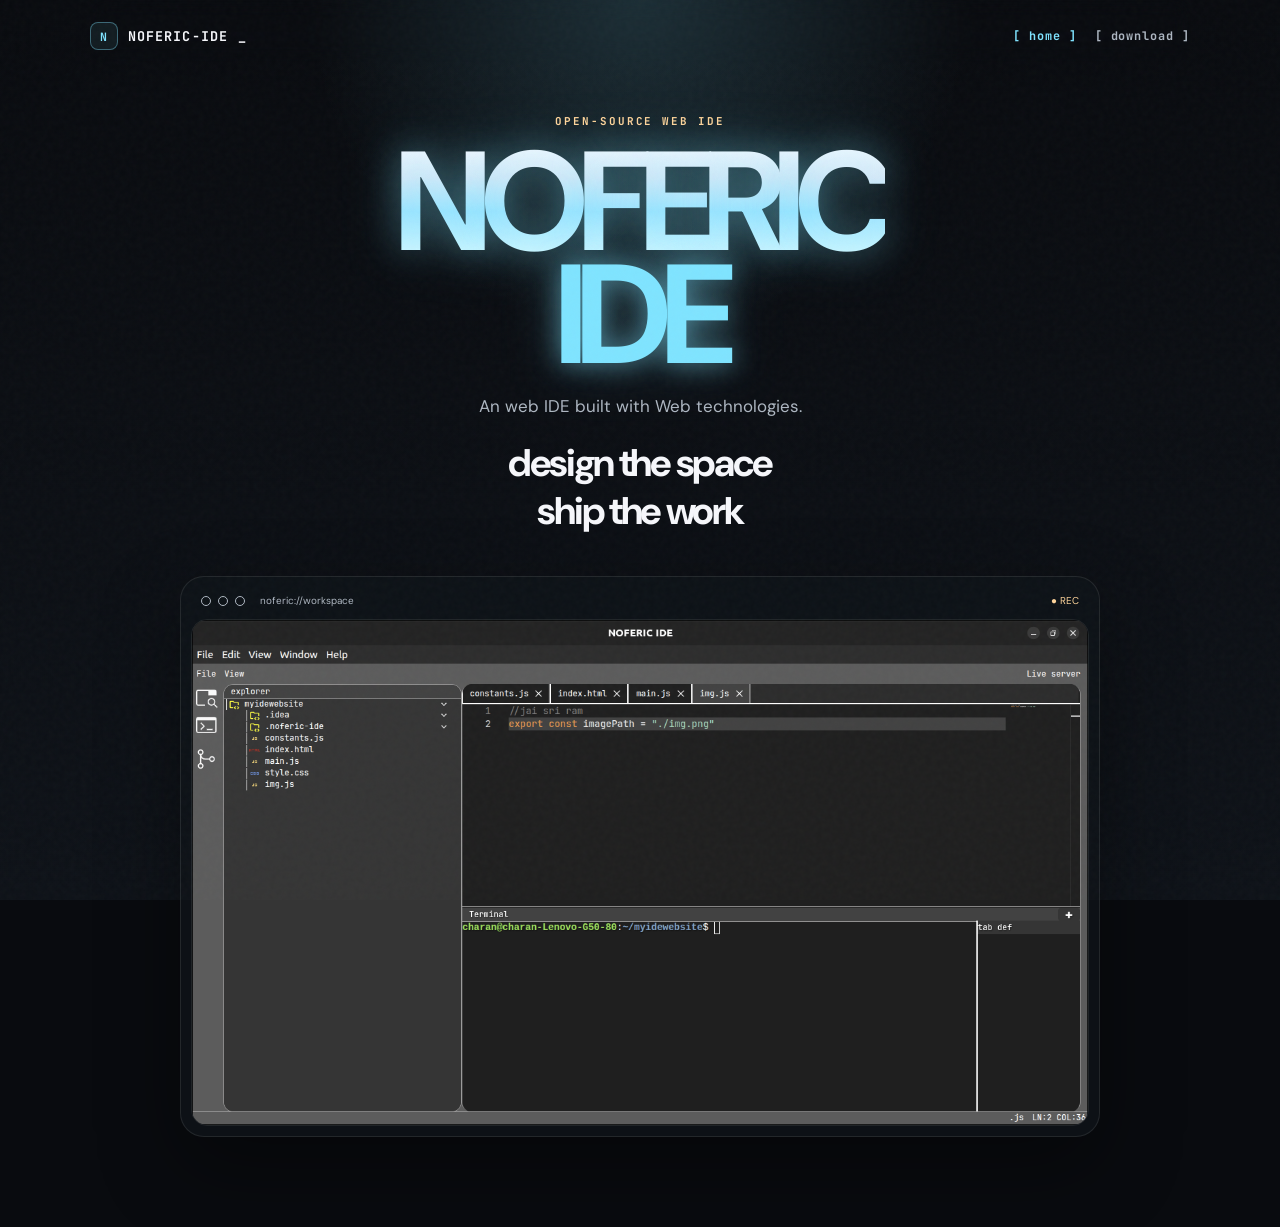
==== commit ee1df2ef: "Update tagline in index.html" ====
--- a/index.html
+++ b/index.html
@@ -39,7 +39,7 @@
                     <span class="wordmark-glow" aria-hidden="true">NOFERIC IDE</span>
                 </h1>
 
-                <p class="tagline">Web-native workflows for building fast, focused, and beautifully on the browser.</p>
+                <p class="tagline">An web IDE built with Web technologies.</p>
 
                 <div class="title-stack">
                     <h2>design the space</h2>
@@ -82,4 +82,4 @@
 
     <script type="module" src="main.js"></script>
 </body>
-</html>+</html>
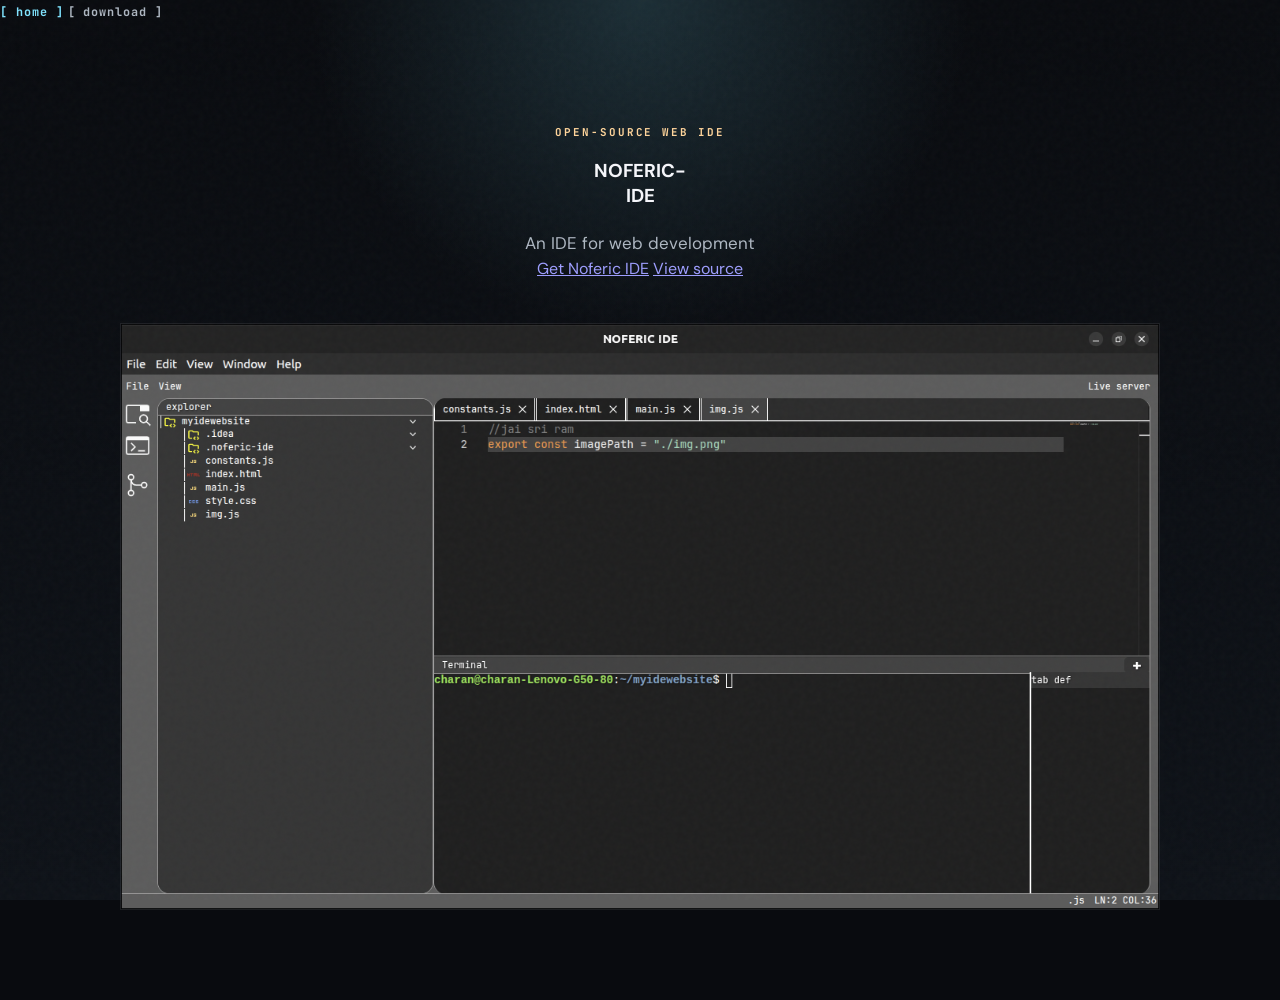
==== commit 93f41199: "po" ====
--- a/index.html
+++ b/index.html
@@ -1,85 +1,61 @@
 <!DOCTYPE html>
 <html lang="en">
+
 <head>
     <meta charset="UTF-8">
     <meta name="viewport" content="width=device-width, initial-scale=1.0">
-    <title>NOFERIC-IDE // web IDE</title>
+    <title>NOFERIC-IDE | A focused web IDE</title>
+    <meta name="description" content="A focused, open-source web IDE built with web technologies.">
 
     <link rel="preconnect" href="https://fonts.googleapis.com">
     <link rel="preconnect" href="https://fonts.gstatic.com" crossorigin>
-    <link href="https://fonts.googleapis.com/css2?family=DM+Sans:wght@400;500;700&family=JetBrains+Mono:wght@400;500;700&display=swap" rel="stylesheet">
+    <link
+        href="https://fonts.googleapis.com/css2?family=DM+Sans:wght@400;500;700&family=JetBrains+Mono:wght@400;500;700&display=swap"
+        rel="stylesheet">
 
     <link rel="stylesheet" href="style.css">
 </head>
+
 <body>
     <div class="crt-noise"></div>
     <div class="scanlines"></div>
 
-    <header class="topbar">
-        <a class="brand-mark" href="#home" aria-label="Noferic-IDE home">
-            <span class="brand-logo" aria-hidden="true">N</span>
-            <span>NOFERIC-IDE</span><span class="brand-blink">_</span>
-        </a>
+    </a>
 
-        <nav class="topnav" aria-label="Primary navigation">
-            <a class="nav-btn active" href="index.html">[ home ]</a>
-            <a class="nav-btn" href="download.html">[ download ]</a>
-        </nav>
-    </header>
+    <a class="nav-btn active" href="index.html">[ home ]</a>
+    <a class="nav-btn" href="download.html">[ download ]</a>
+    </nav>
 
     <main class="page-shell">
         <!-- HOME -->
         <section id="home-view" class="view-section">
             <div class="hero">
-                <p class="kicker">open-source web ide</p>
+                <section id="home-view" class="hero" aria-labelledby="hero-title">
+                    <p class="kicker">Open-source web IDE</p>
+                    <h1 id="hero-title">NOFERIC-<br>IDE</h1>
+                    <p class="tagline">An IDE for web development</p>
 
-                <h1 class="wordmark" aria-label="NOFERIC-IDE">
-                    <span class="wordmark-core">NOFERIC</span>
-                    <span class="wordmark-split">IDE</span>
-                    <span class="wordmark-glow" aria-hidden="true">NOFERIC IDE</span>
-                </h1>
+                    <div class="hero-actions">
+                        <a class="action-button action-button-primary" href="download.html">Get Noferic IDE</a>
+                        <a class="action-button action-button-secondary" href="https://github.com/achu62/noferic-IDE"
+                            target="_blank" rel="noreferrer">View source</a>
+                    </div>
 
-                <p class="tagline">An web IDE built with Web technologies.</p>
+                    <figure class="showcase-shell">
+                        <img id="image-space" alt="Noferic IDE workspace shown in the browser">
+                    </figure>
+                    <section id="news-view" class="view-section" style="display: none;">
+                        <div class="news-shell">
+                            <button class="news-modal-close" aria-label="Close">×</button>
+                            <div class="news-modal-body">
+                                <p class="kicker">News detail</p>
+                                <h3 id="news-modal-title"></h3>
+                                <p id="news-modal-text"></p>
+                            </div>
+                        </div>
+            </div>
 
-                <div class="title-stack">
-                    <h2>design the space</h2>
-                    <h2>ship the work</h2>
-                </div>
+            <script type="module" src="main.js"></script>
+</body>
 
-                <div class="showcase-shell">
-                    <div class="preview-card">
-                        <div class="window-bar"><span></span><span></span><span></span><b>noferic://workspace</b><i>● REC</i></div>
-                        <img id="image-space" alt="Noferic-IDE preview">
-                    </div>
-                </div>
-            </div>
-        </section>
-
-        <!-- NEWS -->
-        <section id="news-view" class="view-section" style="display: none;">
-            <div class="news-shell">
-                <div class="news-header">
-                    <p class="kicker">// transmission log</p>
-                    <h2>News<span class="cursor">_</span></h2>
-                </div>
-                <div id="news-list" class="news-list"></div>
-            </div>
-        </section>
-    </main>
-
-    <!-- NEWS MODAL -->
-    <div id="news-modal" class="news-modal" hidden>
-        <div class="news-modal-backdrop"></div>
-        <div class="news-modal-content" role="dialog" aria-modal="true">
-            <button class="news-modal-close" aria-label="Close">×</button>
-            <div class="news-modal-body">
-                <p class="kicker">News detail</p>
-                <h3 id="news-modal-title"></h3>
-                <p id="news-modal-text"></p>
-            </div>
-        </div>
-    </div>
-
-    <script type="module" src="main.js"></script>
-</body>
-</html>
+</html>
--- a/style.css
+++ b/style.css
@@ -12,95 +12,587 @@
     --shadow: rgba(0, 0, 0, 0.45);
 }
 
-* { box-sizing: border-box; }
-html { scroll-behavior: smooth; }
-body { margin: 0; min-height: 100vh; overflow-x: hidden; background: var(--bg); color: var(--bright); font-family: "DM Sans", sans-serif; }
-body::before { position: fixed; inset: 0; z-index: -2; background: radial-gradient(circle at 50% 0%, rgba(127, 228, 255, 0.16), transparent 30%), linear-gradient(180deg, #090b0f 0%, #0e1218 100%); content: ""; pointer-events: none; }
-.crt-noise, .scanlines { position: fixed; inset: 0; pointer-events: none; }
-.crt-noise { z-index: 20; opacity: 0.04; background-image: url("data:image/svg+xml,%3Csvg viewBox='0 0 180 180' xmlns='http://www.w3.org/2000/svg'%3E%3Cfilter id='n'%3E%3CfeTurbulence type='fractalNoise' baseFrequency='.9' numOctaves='3' stitchTiles='stitch'/%3E%3C/filter%3E%3Crect width='100%25' height='100%25' filter='url(%23n)' opacity='.7'/%3E%3C/svg%3E"); }
-.scanlines { z-index: 19; opacity: 0.05; background: repeating-linear-gradient(0deg, transparent 0 5px, rgba(255,255,255,0.04) 5px 6px); }
-.topbar, .page-shell { width: min(1100px, calc(100% - 40px)); margin-inline: auto; }
-.topbar { position: sticky; top: 0; z-index: 10; display: flex; align-items: center; justify-content: space-between; gap: 18px; padding: 22px 0 12px; backdrop-filter: blur(10px); }
-.brand-mark { display: inline-flex; align-items: center; gap: 10px; color: var(--bright); font-family: "JetBrains Mono", monospace; font-size: 0.84rem; font-weight: 700; letter-spacing: 0.08em; text-decoration: none; }
-.brand-logo { display: inline-flex; align-items: center; justify-content: center; width: 28px; height: 28px; border: 1px solid rgba(127, 228, 255, 0.38); border-radius: 8px; background: rgba(127, 228, 255, 0.08); color: var(--cyan); font-size: 0.72rem; }
-.brand-blink, .cursor { animation: blink 1.1s steps(2, start) infinite; }
-.topnav { display: flex; align-items: center; gap: 18px; }
-.nav-btn { color: var(--muted); font: 700 0.74rem "JetBrains Mono", monospace; text-decoration: none; letter-spacing: 0.08em; }
-.nav-btn.active, .nav-btn:hover { color: var(--cyan); }
-.page-shell { padding-bottom: 90px; }
-.view-section { display: none; }
-.hero { padding: 52px 0 0; text-align: center; }
-.kicker { margin: 0 0 18px; color: var(--amber); font: 700 0.68rem "JetBrains Mono", monospace; letter-spacing: 0.18em; text-transform: uppercase; }
-.wordmark { position: relative; width: fit-content; max-width: 100%; margin: 0 auto; color: var(--bright); font-size: clamp(3.5rem, 11vw, 10rem); line-height: 0.8; letter-spacing: -0.08em; text-transform: uppercase; }
-.wordmark-core, .wordmark-split { display: block; }
-.wordmark-core { background: linear-gradient(180deg, #f5f9ff 0%, #dbeaf8 28%, #9fe5ff 58%, #d5f9ff 100%); -webkit-background-clip: text; background-clip: text; color: transparent; text-shadow: 0 0 36px rgba(127, 228, 255, 0.3); }
-.wordmark-split { color: var(--cyan); text-shadow: 0 0 26px rgba(127, 228, 255, 0.55); }
-.wordmark-glow { position: absolute; inset: 0; z-index: -1; color: rgba(127, 228, 255, 0.24); filter: blur(28px); font: inherit; letter-spacing: inherit; text-transform: inherit; }
-.tagline { max-width: 760px; margin: 20px auto 0; color: var(--muted); font-size: 1.06rem; line-height: 1.8; }
-.title-stack { display: grid; gap: 6px; margin-top: 20px; }
-.title-stack h2 { margin: 0; color: var(--bright); font-size: clamp(1.2rem, 3vw, 2.6rem); letter-spacing: -0.06em; line-height: 1.1; font-weight: 700; }
-.showcase-shell { max-width: 1040px; margin: 44px auto 0; }
-.preview-card { max-width: 920px; margin: auto; padding: 10px; border: 1px solid var(--line); border-radius: 24px; background: rgba(15, 19, 24, 0.86); box-shadow: 0 30px 80px rgba(0,0,0,0.38); }
-.window-bar { display: flex; align-items: center; gap: 7px; padding: 7px 10px 12px; color: var(--muted); font-size: 0.62rem; }
-.window-bar span { width: 10px; height: 10px; border: 1px solid var(--muted); border-radius: 50%; }
-.window-bar b { margin-left: 8px; font-weight: 400; }
-.window-bar i { margin-left: auto; color: var(--amber); font-style: normal; }
-#image-space { display: block; width: 100%; min-height: 260px; object-fit: cover; border: 1px solid rgba(255,255,255,0.08); border-radius: 16px; filter: saturate(0.72) brightness(1.03); }
-.news-shell { max-width: 820px; margin: 58px auto 0; padding: 30px; border: 1px solid var(--line); border-radius: 22px; background: var(--panel); }
-.news-header { padding-bottom: 22px; border-bottom: 1px solid var(--line); }
-.news-header h2 { margin: 0; color: var(--bright); font-family: "JetBrains Mono", monospace; font-size: 1.25rem; font-weight: 700; }
-.news-list { display: grid; gap: 10px; padding-top: 20px; }
-.news-item { padding: 18px; border: 1px solid rgba(127, 228, 255, 0.14); border-radius: 16px; background: rgba(127, 228, 255, 0.02); color: inherit; text-align: left; cursor: pointer; font: inherit; }
-.news-item:hover { border-color: var(--cyan); background: rgba(127, 228, 255, 0.04); }
-.news-item-topline { display: flex; justify-content: space-between; gap: 15px; margin-bottom: 10px; }
-.news-item h3 { margin: 0; color: var(--bright); font-size: 0.86rem; }
-.news-item time { color: var(--amber); font-size: 0.65rem; white-space: nowrap; }
-.news-tags { display: flex; gap: 8px; margin-bottom: 10px; }
-.news-tag { color: #101214; background: var(--cyan); border-radius: 6px; font-size: 0.6rem; padding: 2px 6px; }
-.news-item p { margin: 0; color: var(--muted); font-size: 0.76rem; line-height: 1.7; white-space: pre-line; }
-.news-modal { position: fixed; inset: 0; z-index: 30; display: flex; align-items: center; justify-content: center; padding: 20px; }
-.news-modal[hidden] { display: none; }
-.news-modal-backdrop { position: absolute; inset: 0; background: rgba(0, 0, 0, 0.82); }
-.news-modal-content { position: relative; width: min(560px, 100%); padding: 30px; border: 1px solid var(--line); border-radius: 20px; background: rgba(14, 19, 24, 0.94); box-shadow: 0 30px 80px rgba(0,0,0,0.35); }
-.news-modal-close { position: absolute; top: 12px; right: 15px; border: 0; background: none; color: var(--muted); font: 1.2rem "JetBrains Mono"; cursor: pointer; }
-.news-modal-body h3 { margin: 0 0 15px; color: var(--bright); font-size: 1rem; }
-.news-modal-body p:last-child { color: var(--muted); line-height: 1.8; white-space: pre-line; }
-@keyframes blink { 50% { opacity: 0; } }
+* {
+    box-sizing: border-box;
+}
+
+html {
+    scroll-behavior: smooth;
+}
+
+body {
+    margin: 0;
+    min-height: 100vh;
+    overflow-x: hidden;
+    background: var(--bg);
+    color: var(--bright);
+    font-family: "DM Sans", sans-serif;
+}
+
+body::before {
+    position: fixed;
+    inset: 0;
+    z-index: -2;
+    background: radial-gradient(circle at 50% 0%, rgba(127, 228, 255, 0.16), transparent 30%), linear-gradient(180deg, #090b0f 0%, #0e1218 100%);
+    content: "";
+    pointer-events: none;
+}
+
+.crt-noise,
+.scanlines {
+    position: fixed;
+    inset: 0;
+    pointer-events: none;
+}
+
+.crt-noise {
+    z-index: 20;
+    opacity: 0.04;
+    background-image: url("data:image/svg+xml,%3Csvg viewBox='0 0 180 180' xmlns='http://www.w3.org/2000/svg'%3E%3Cfilter id='n'%3E%3CfeTurbulence type='fractalNoise' baseFrequency='.9' numOctaves='3' stitchTiles='stitch'/%3E%3C/filter%3E%3Crect width='100%25' height='100%25' filter='url(%23n)' opacity='.7'/%3E%3C/svg%3E");
+}
+
+.scanlines {
+    z-index: 19;
+    opacity: 0.05;
+    background: repeating-linear-gradient(0deg, transparent 0 5px, rgba(255, 255, 255, 0.04) 5px 6px);
+}
+
+.topbar,
+.page-shell {
+    width: min(1100px, calc(100% - 40px));
+    margin-inline: auto;
+}
+
+.topbar {
+    position: sticky;
+    top: 0;
+    z-index: 10;
+    display: flex;
+    align-items: center;
+    justify-content: space-between;
+    gap: 18px;
+    padding: 22px 0 12px;
+    backdrop-filter: blur(10px);
+}
+
+.brand-mark {
+    display: inline-flex;
+    align-items: center;
+    gap: 10px;
+    color: var(--bright);
+    font-family: "JetBrains Mono", monospace;
+    font-size: 0.84rem;
+    font-weight: 700;
+    letter-spacing: 0.08em;
+    text-decoration: none;
+}
+
+.brand-logo {
+    display: inline-flex;
+    align-items: center;
+    justify-content: center;
+    width: 28px;
+    height: 28px;
+    border: 1px solid rgba(127, 228, 255, 0.38);
+    background: rgba(127, 228, 255, 0.08);
+    color: var(--cyan);
+    font-size: 0.72rem;
+}
+
+.brand-blink,
+.cursor {
+    animation: blink 1.1s steps(2, start) infinite;
+}
+
+.topnav {
+    display: flex;
+    align-items: center;
+    gap: 18px;
+}
+
+.nav-btn {
+    color: var(--muted);
+    font: 700 0.74rem "JetBrains Mono", monospace;
+    text-decoration: none;
+    letter-spacing: 0.08em;
+}
+
+.nav-btn.active,
+.nav-btn:hover {
+    color: var(--cyan);
+}
+
+.page-shell {
+    padding-bottom: 90px;
+}
+
+.view-section {
+    display: none;
+}
+
+.hero {
+    padding: 52px 0 0;
+    text-align: center;
+}
+
+.kicker {
+    margin: 0 0 18px;
+    color: var(--amber);
+    font: 700 0.68rem "JetBrains Mono", monospace;
+    letter-spacing: 0.18em;
+    text-transform: uppercase;
+}
+
+.wordmark {
+    position: relative;
+    width: fit-content;
+    max-width: 100%;
+    margin: 0 auto;
+    color: var(--bright);
+    font-size: clamp(3.5rem, 11vw, 10rem);
+    line-height: 0.8;
+    letter-spacing: -0.08em;
+    text-transform: uppercase;
+}
+
+.wordmark-core,
+.wordmark-split {
+    display: block;
+}
+
+.wordmark-core {
+    background: linear-gradient(180deg, #f5f9ff 0%, #dbeaf8 28%, #9fe5ff 58%, #d5f9ff 100%);
+    -webkit-background-clip: text;
+    background-clip: text;
+    color: transparent;
+    text-shadow: 0 0 36px rgba(127, 228, 255, 0.3);
+}
+
+.wordmark-split {
+    color: var(--cyan);
+    text-shadow: 0 0 26px rgba(127, 228, 255, 0.55);
+}
+
+.wordmark-glow {
+    position: absolute;
+    inset: 0;
+    z-index: -1;
+    color: rgba(127, 228, 255, 0.24);
+    filter: blur(28px);
+    font: inherit;
+    letter-spacing: inherit;
+    text-transform: inherit;
+}
+
+.tagline {
+    max-width: 760px;
+    margin: 20px auto 0;
+    color: var(--muted);
+    font-size: 1.06rem;
+    line-height: 1.8;
+}
+
+.title-stack {
+    display: grid;
+    gap: 6px;
+    margin-top: 20px;
+}
+
+.title-stack h2 {
+    margin: 0;
+    color: var(--bright);
+    font-size: clamp(1.2rem, 3vw, 2.6rem);
+    letter-spacing: -0.06em;
+    line-height: 1.1;
+    font-weight: 700;
+}
+
+.showcase-shell {
+    max-width: 1040px;
+    margin: 44px auto 0;
+}
+
+.preview-card {
+    max-width: 920px;
+    margin: auto;
+    padding: 10px;
+    border: 1px solid var(--line);
+    background: rgba(15, 19, 24, 0.86);
+    box-shadow: 0 30px 80px rgba(0, 0, 0, 0.38);
+}
+
+.window-bar {
+    display: flex;
+    align-items: center;
+    gap: 7px;
+    padding: 7px 10px 12px;
+    color: var(--muted);
+    font-size: 0.62rem;
+}
+
+.window-bar span {
+    width: 10px;
+    height: 10px;
+    border: 1px solid var(--muted);
+}
+
+.window-bar b {
+    margin-left: 8px;
+    font-weight: 400;
+}
+
+.window-bar i {
+    margin-left: auto;
+    color: var(--amber);
+    font-style: normal;
+}
+
+#image-space {
+    display: block;
+    width: 100%;
+    min-height: 260px;
+    object-fit: cover;
+    border: 1px solid rgba(255, 255, 255, 0.08);
+    filter: saturate(0.72) brightness(1.03);
+}
+
+.news-shell {
+    max-width: 820px;
+    margin: 58px auto 0;
+    padding: 30px;
+    border: 1px solid var(--line);
+    background: var(--panel);
+}
+
+.news-header {
+    padding-bottom: 22px;
+    border-bottom: 1px solid var(--line);
+}
+
+.news-header h2 {
+    margin: 0;
+    color: var(--bright);
+    font-family: "JetBrains Mono", monospace;
+    font-size: 1.25rem;
+    font-weight: 700;
+}
+
+.news-list {
+    display: grid;
+    gap: 10px;
+    padding-top: 20px;
+}
+
+.news-item {
+    padding: 18px;
+    border: 1px solid rgba(127, 228, 255, 0.14);
+    background: rgba(127, 228, 255, 0.02);
+    color: inherit;
+    text-align: left;
+    cursor: pointer;
+    font: inherit;
+}
+
+.news-item:hover {
+    border-color: var(--cyan);
+    background: rgba(127, 228, 255, 0.04);
+}
+
+.news-item-topline {
+    display: flex;
+    justify-content: space-between;
+    gap: 15px;
+    margin-bottom: 10px;
+}
+
+.news-item h3 {
+    margin: 0;
+    color: var(--bright);
+    font-size: 0.86rem;
+}
+
+.news-item time {
+    color: var(--amber);
+    font-size: 0.65rem;
+    white-space: nowrap;
+}
+
+.news-tags {
+    display: flex;
+    gap: 8px;
+    margin-bottom: 10px;
+}
+
+.news-tag {
+    color: #101214;
+    background: var(--cyan);
+    font-size: 0.6rem;
+    padding: 2px 6px;
+}
+
+.news-item p {
+    margin: 0;
+    color: var(--muted);
+    font-size: 0.76rem;
+    line-height: 1.7;
+    white-space: pre-line;
+}
+
+.news-modal {
+    position: fixed;
+    inset: 0;
+    z-index: 30;
+    display: flex;
+    align-items: center;
+    justify-content: center;
+    padding: 20px;
+}
+
+.news-modal[hidden] {
+    display: none;
+}
+
+.news-modal-backdrop {
+    position: absolute;
+    inset: 0;
+    background: rgba(0, 0, 0, 0.82);
+}
+
+.news-modal-content {
+    position: relative;
+    width: min(560px, 100%);
+    padding: 30px;
+    border: 1px solid var(--line);
+    background: rgba(14, 19, 24, 0.94);
+    box-shadow: 0 30px 80px rgba(0, 0, 0, 0.35);
+}
+
+.news-modal-close {
+    position: absolute;
+    top: 12px;
+    right: 15px;
+    border: 0;
+    background: none;
+    color: var(--muted);
+    font: 1.2rem "JetBrains Mono";
+    cursor: pointer;
+}
+
+.news-modal-body h3 {
+    margin: 0 0 15px;
+    color: var(--bright);
+    font-size: 1rem;
+}
+
+.news-modal-body p:last-child {
+    color: var(--muted);
+    line-height: 1.8;
+    white-space: pre-line;
+}
+
+@keyframes blink {
+    50% {
+        opacity: 0;
+    }
+}
+
 @media (max-width: 640px) {
-    .topbar, .page-shell { width: min(100% - 28px, 1040px); }
-    .topbar { padding: 18px 0; }
-    .brand-mark { font-size: 0.68rem; }
-    .topnav { gap: 12px; }
-    .hero { padding-top: 36px; }
-    .title-stack h2 { font-size: 1.3rem; }
-    .news-shell { padding: 20px; }
-    .news-item-topline { display: block; }
-    .news-item time { display: block; margin-top: 8px; }
+
+    .topbar,
+    .page-shell {
+        width: min(100% - 28px, 1040px);
+    }
+
+    .topbar {
+        padding: 18px 0;
+    }
+
+    .brand-mark {
+        font-size: 0.68rem;
+    }
+
+    .topnav {
+        gap: 12px;
+    }
+
+    .hero {
+        padding-top: 36px;
+    }
+
+    .title-stack h2 {
+        font-size: 1.3rem;
+    }
+
+    .news-shell {
+        padding: 20px;
+    }
+
+    .news-item-topline {
+        display: block;
+    }
+
+    .news-item time {
+        display: block;
+        margin-top: 8px;
+    }
 }
 
 /* DOWNLOAD */
-.download-page { padding-top: 52px; }
-.download-intro { max-width: 720px; margin: 0 auto 42px; text-align: center; }
-.download-intro h1 { margin: 0 0 18px; color: var(--bright); font-size: clamp(2rem, 6vw, 4.5rem); letter-spacing: -0.06em; }
-.download-intro h1 span { display: inline-block; background: linear-gradient(180deg, #f1f7ff 0%, #9fe5ff 40%, #e9f6ff 100%); -webkit-background-clip: text; background-clip: text; color: transparent; text-shadow: 0 0 26px rgba(127, 228, 255, 0.2); }
-.download-intro p { margin: 0; color: var(--muted); line-height: 1.8; }
-.download-options { display: grid; grid-template-columns: repeat(2, minmax(0, 1fr)); gap: 18px; max-width: 900px; margin: auto; }
-.download-card { min-height: 280px; padding: 24px; border: 1px solid var(--line); border-radius: 22px; background: rgba(17, 22, 27, 0.84); box-shadow: 0 20px 50px rgba(0,0,0,0.18); }
-.card-topline { display: flex; align-items: center; justify-content: space-between; gap: 12px; margin-bottom: 10px; }
-.platform-badge { display: inline-flex; align-items: center; justify-content: center; min-width: 52px; padding: 5px 8px; border: 1px solid rgba(127, 228, 255, 0.28); border-radius: 999px; background: rgba(127, 228, 255, 0.08); color: var(--cyan); font: 700 0.58rem "JetBrains Mono", monospace; }
-.download-card-label { margin: 0; color: var(--amber); font: 700 0.68rem "JetBrains Mono", monospace; letter-spacing: 0.14em; text-transform: uppercase; }
-.download-card h2 { margin: 0 0 12px; color: var(--bright); font-size: 1.55rem; }
-.download-card p { margin: 0 0 22px; color: var(--muted); font-size: 0.9rem; line-height: 1.8; }
-.download-command { display: block; overflow-x: auto; padding: 14px 16px; border: 1px solid rgba(127, 228, 255, 0.2); border-radius: 14px; background: rgba(0,0,0,0.28); color: var(--cyan); font: 500 0.74rem/1.7 "JetBrains Mono", monospace; white-space: nowrap; }
-.download-link { color: var(--cyan); text-decoration: none; font: 700 0.72rem "JetBrains Mono", monospace; }
-.download-link:hover { text-decoration: underline; }
-.download-footer { max-width: 900px; margin: 24px auto 0; }
-.footer-logos { display: flex; justify-content: center; flex-wrap: wrap; gap: 10px; margin-bottom: 12px; }
-.footer-logos span { display: inline-flex; align-items: center; padding: 8px 12px; border: 1px solid var(--line); border-radius: 999px; color: var(--muted); font: 700 0.62rem "JetBrains Mono", monospace; letter-spacing: 0.08em; text-transform: uppercase; }
-.download-note { margin: 0; color: var(--muted); font: 0.7rem/1.7 "JetBrains Mono", monospace; text-align: center; }
+.download-page {
+    padding-top: 52px;
+}
+
+.download-intro {
+    max-width: 720px;
+    margin: 0 auto 42px;
+    text-align: center;
+}
+
+.download-intro h1 {
+    margin: 0 0 18px;
+    color: var(--bright);
+    font-size: clamp(2rem, 6vw, 4.5rem);
+    letter-spacing: -0.06em;
+}
+
+.download-intro h1 span {
+    display: inline-block;
+    background: linear-gradient(180deg, #f1f7ff 0%, #9fe5ff 40%, #e9f6ff 100%);
+    -webkit-background-clip: text;
+    background-clip: text;
+    color: transparent;
+    text-shadow: 0 0 26px rgba(127, 228, 255, 0.2);
+}
+
+.download-intro p {
+    margin: 0;
+    color: var(--muted);
+    line-height: 1.8;
+}
+
+.download-options {
+    display: grid;
+    grid-template-columns: repeat(2, minmax(0, 1fr));
+    gap: 18px;
+    max-width: 900px;
+    margin: auto;
+}
+
+.download-card {
+    min-height: 280px;
+    padding: 24px;
+    border: 1px solid var(--line);
+    background: rgba(17, 22, 27, 0.84);
+    box-shadow: 0 20px 50px rgba(0, 0, 0, 0.18);
+}
+
+.card-topline {
+    display: flex;
+    align-items: center;
+    justify-content: space-between;
+    gap: 12px;
+    margin-bottom: 10px;
+}
+
+.platform-badge {
+    display: inline-flex;
+    align-items: center;
+    justify-content: center;
+    min-width: 52px;
+    padding: 5px 8px;
+    border: 1px solid rgba(127, 228, 255, 0.28);
+    background: rgba(127, 228, 255, 0.08);
+    color: var(--cyan);
+    font: 700 0.58rem "JetBrains Mono", monospace;
+}
+
+.download-card-label {
+    margin: 0;
+    color: var(--amber);
+    font: 700 0.68rem "JetBrains Mono", monospace;
+    letter-spacing: 0.14em;
+    text-transform: uppercase;
+}
+
+.download-card h2 {
+    margin: 0 0 12px;
+    color: var(--bright);
+    font-size: 1.55rem;
+}
+
+.download-card p {
+    margin: 0 0 22px;
+    color: var(--muted);
+    font-size: 0.9rem;
+    line-height: 1.8;
+}
+
+.download-command {
+    display: block;
+    overflow-x: auto;
+    padding: 14px 16px;
+    border: 1px solid rgba(127, 228, 255, 0.2);
+    background: rgba(0, 0, 0, 0.28);
+    color: var(--cyan);
+    font: 500 0.74rem/1.7 "JetBrains Mono", monospace;
+    white-space: nowrap;
+}
+
+.download-link {
+    color: var(--cyan);
+    text-decoration: none;
+    font: 700 0.72rem "JetBrains Mono", monospace;
+}
+
+.download-link:hover {
+    text-decoration: underline;
+}
+
+.download-footer {
+    max-width: 900px;
+    margin: 24px auto 0;
+}
+
+.footer-logos {
+    display: flex;
+    justify-content: center;
+    flex-wrap: wrap;
+    gap: 10px;
+    margin-bottom: 12px;
+}
+
+.footer-logos span {
+    display: inline-flex;
+    align-items: center;
+    padding: 8px 12px;
+    border: 1px solid var(--line);
+    color: var(--muted);
+    font: 700 0.62rem "JetBrains Mono", monospace;
+    letter-spacing: 0.08em;
+    text-transform: uppercase;
+}
+
+.download-note {
+    margin: 0;
+    color: var(--muted);
+    font: 0.7rem/1.7 "JetBrains Mono", monospace;
+    text-align: center;
+}
+
 @media (max-width: 640px) {
-    .download-page { padding-top: 28px; }
-    .download-options { grid-template-columns: 1fr; }
-    .download-card { min-height: 0; }
-    .card-topline { align-items: flex-start; }
+    .download-page {
+        padding-top: 28px;
+    }
+
+    .download-options {
+        grid-template-columns: 1fr;
+    }
+
+    .download-card {
+        min-height: 0;
+    }
+
+    .card-topline {
+        align-items: flex-start;
+    }
 }
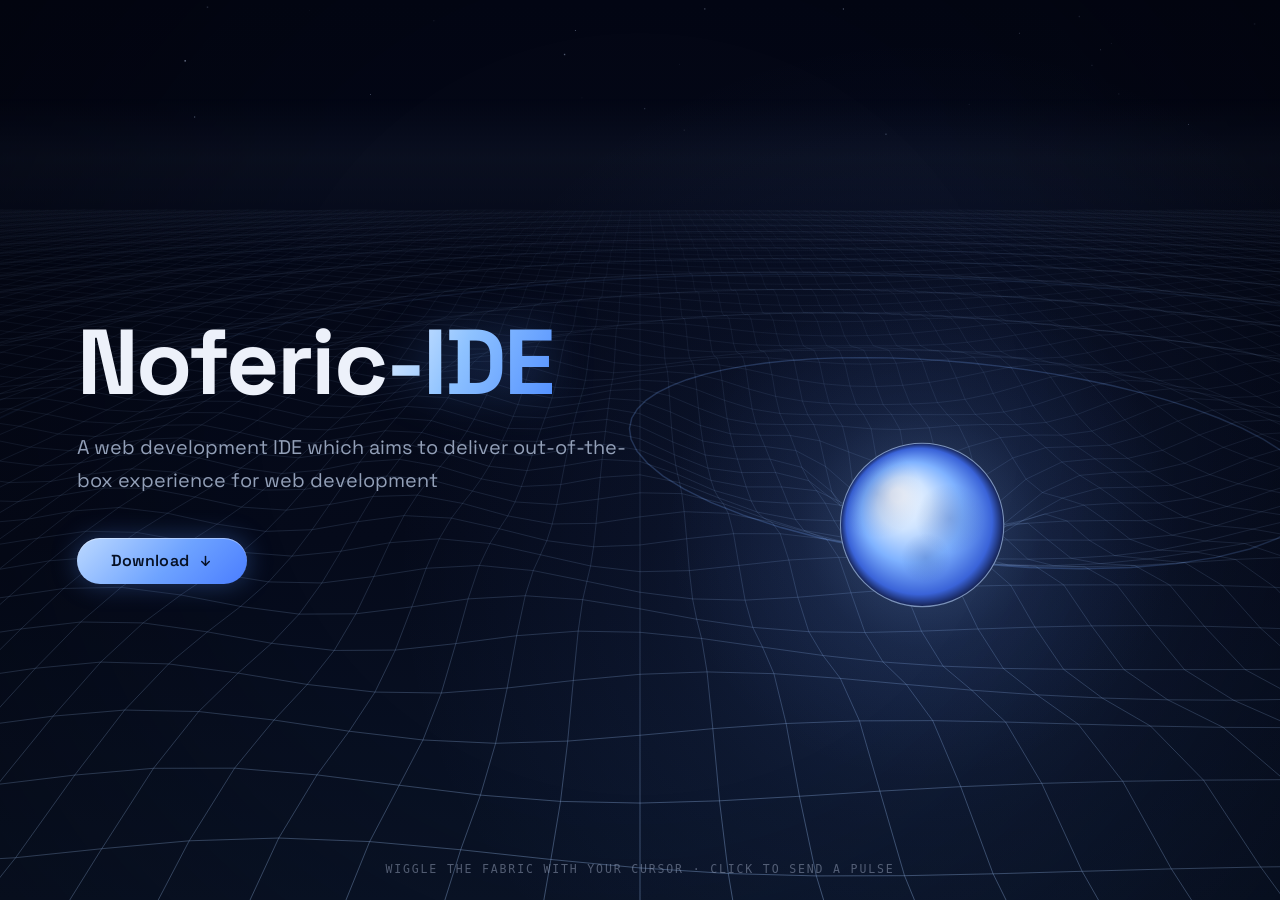
==== commit b163be2a: "update:" ====
--- a/index.html
+++ b/index.html
@@ -1,61 +1,720 @@
 <!DOCTYPE html>
 <html lang="en">
-
 <head>
-    <meta charset="UTF-8">
-    <meta name="viewport" content="width=device-width, initial-scale=1.0">
-    <title>NOFERIC-IDE | A focused web IDE</title>
-    <meta name="description" content="A focused, open-source web IDE built with web technologies.">
-
-    <link rel="preconnect" href="https://fonts.googleapis.com">
-    <link rel="preconnect" href="https://fonts.gstatic.com" crossorigin>
-    <link
-        href="https://fonts.googleapis.com/css2?family=DM+Sans:wght@400;500;700&family=JetBrains+Mono:wght@400;500;700&display=swap"
-        rel="stylesheet">
-
-    <link rel="stylesheet" href="style.css">
+<meta charset="UTF-8">
+<meta name="viewport" content="width=device-width, initial-scale=1.0">
+<title>Noferic-IDE</title>
+<meta name="description" content="A web development IDE which aims to deliver out-of-the-box experience for web development">
+<meta name="theme-color" content="#030614">
+<link rel="preconnect" href="https://fonts.googleapis.com">
+<link rel="preconnect" href="https://fonts.gstatic.com" crossorigin>
+<link href="https://fonts.googleapis.com/css2?family=Space+Grotesk:wght@400;500;600;700&display=swap" rel="stylesheet">
+<style>
+  :root{
+    --bg:#030614;
+    --ink:#edf1fa;
+    --muted:#93a0b8;
+    --accent:#7ab6ff;
+    color-scheme:dark;
+  }
+  *{margin:0;padding:0;box-sizing:border-box}
+  html,body{height:100%}
+  body{
+    background:var(--bg);
+    color:var(--ink);
+    font-family:'Space Grotesk',system-ui,-apple-system,'Segoe UI',sans-serif;
+    overflow:hidden;
+    overscroll-behavior:none;
+  }
+  ::selection{background:rgba(110,165,255,.32)}
+
+  /* ---------- the gravitational fabric ---------- */
+  #space{
+    position:fixed;inset:0;
+    width:100%;height:100%;
+    display:block;
+    z-index:0;
+    touch-action:none;
+  }
+
+  /* ---------- hero content ---------- */
+  .hero{
+    position:relative;
+    z-index:2;
+    height:100svh;
+    max-width:760px;
+    display:flex;
+    flex-direction:column;
+    justify-content:center;
+    padding:0 5vw 0 clamp(1.5rem,6vw,7rem);
+    pointer-events:none; /* let the fabric feel the cursor everywhere */
+  }
+  .hero h1{
+    font-size:clamp(2.9rem,7.2vw,6.2rem);
+    font-weight:700;
+    letter-spacing:-.025em;
+    line-height:1.02;
+    text-wrap:balance;
+  }
+  .hero h1 .accent{
+    background:linear-gradient(115deg,#e6f1ff 0%,#8ec2ff 45%,#4f8dff 100%);
+    -webkit-background-clip:text;
+    background-clip:text;
+    color:transparent;
+    filter:drop-shadow(0 0 22px rgba(90,150,255,.28));
+  }
+  .tagline{
+    margin-top:1.35rem;
+    font-size:clamp(1.02rem,1.55vw,1.28rem);
+    line-height:1.65;
+    color:var(--muted);
+    max-width:44ch;
+  }
+  .actions{
+    margin-top:2.6rem;
+    display:flex;
+    gap:1rem;
+    flex-wrap:wrap;
+    align-items:center;
+  }
+  .btn{
+    pointer-events:auto;
+    display:inline-flex;
+    align-items:center;
+    gap:.6rem;
+    padding:.95rem 2.1rem;
+    border-radius:999px;
+    font:600 1rem/1 'Space Grotesk',system-ui,sans-serif;
+    letter-spacing:.01em;
+    text-decoration:none;
+    transition:transform .22s cubic-bezier(.2,.7,.2,1),box-shadow .22s,border-color .22s,background .22s;
+    will-change:transform;
+  }
+  .btn:focus-visible{outline:2px solid var(--accent);outline-offset:3px}
+  .btn-primary{
+    color:#071226;
+    background:linear-gradient(135deg,#bcd9ff 0%,#6ea3ff 55%,#4a7dff 100%);
+    box-shadow:0 0 26px rgba(90,145,255,.35),inset 0 1px 0 rgba(255,255,255,.4);
+  }
+  .btn-primary:hover{
+    transform:translateY(-2px);
+    box-shadow:0 6px 38px rgba(90,145,255,.5),inset 0 1px 0 rgba(255,255,255,.4);
+  }
+  .btn-primary svg{transition:transform .22s}
+  .btn-primary:hover svg{transform:translateY(2px)}
+  .btn-ghost{
+    color:var(--ink);
+    border:1px solid rgba(147,160,184,.38);
+    background:rgba(255,255,255,.03);
+    backdrop-filter:blur(6px);
+    -webkit-backdrop-filter:blur(6px);
+  }
+  .btn-ghost:hover{
+    transform:translateY(-2px);
+    border-color:rgba(130,180,255,.55);
+    background:rgba(130,180,255,.08);
+  }
+
+  /* ---------- interaction hint ---------- */
+  #hint{
+    position:fixed;
+    left:50%;bottom:1.5rem;
+    transform:translateX(-50%);
+    z-index:2;
+    font:500 .72rem/1 ui-monospace,'SF Mono',Menlo,Consolas,monospace;
+    letter-spacing:.16em;
+    text-transform:uppercase;
+    color:rgba(147,160,184,.52);
+    user-select:none;
+    pointer-events:none;
+    transition:opacity 1s ease;
+    animation:hintIn 1.6s .9s both;
+  }
+  #hint.gone{opacity:0}
+
+  /* ---------- supernova transition (Download) ---------- */
+  #flash{
+    position:fixed;inset:0;z-index:6;pointer-events:none;opacity:0;
+    background:radial-gradient(circle at 72% 50%,#ffffff 0%,#e8f1ff 16%,#9cc5ff 36%,rgba(80,120,230,.55) 55%,rgba(8,14,40,0) 76%);
+  }
+  #flash.go{animation:novaFlash 1.5s ease-out forwards}
+  @keyframes novaFlash{
+    0%{opacity:0}
+    26%{opacity:1}
+    100%{opacity:0}
+  }
+  .btn-primary.burst{animation:btnBurst .45s cubic-bezier(.2,.7,.3,1) forwards}
+  @keyframes btnBurst{
+    0%{filter:brightness(1)}
+    30%{filter:brightness(2.4);transform:scale(1.09)}
+    100%{transform:scale(.55);opacity:0;filter:brightness(3)}
+  }
+
+  /* ---------- entrance ---------- */
+  @keyframes rise{from{opacity:0;transform:translateY(20px)}to{opacity:1;transform:none}}
+  @keyframes hintIn{from{opacity:0}to{opacity:1}}
+  .hero > *{animation:rise .95s cubic-bezier(.2,.7,.2,1) both}
+  .hero > *:nth-child(2){animation-delay:.12s}
+  .hero > *:nth-child(3){animation-delay:.24s}
+
+  @media (max-width:720px){
+    .hero{justify-content:flex-start;padding-top:12svh}
+  }
+  @media (prefers-reduced-motion:reduce){
+    .hero > *,#hint{animation:none}
+    #flash{display:none}
+  }
+</style>
 </head>
-
 <body>
-    <div class="crt-noise"></div>
-    <div class="scanlines"></div>
-
+
+<canvas id="space" aria-hidden="true" label="gravitational fabric animation"></canvas>
+
+<main class="hero">
+  <h1>Noferic<span class="accent">-IDE</span></h1>
+  <p class="tagline">A web development IDE which aims to deliver out-of-the-box experience for web development</p>
+  <div class="actions">
+    <a class="btn btn-primary" href="download.html">
+      Download
+      <svg width="15" height="15" viewBox="0 0 24 24" fill="none" stroke="currentColor" stroke-width="2.4" stroke-linecap="round" stroke-linejoin="round" aria-hidden="true"><path d="M12 4v14"/><path d="m6 12 6 6 6-6"/></svg>
     </a>
-
-    <a class="nav-btn active" href="index.html">[ home ]</a>
-    <a class="nav-btn" href="download.html">[ download ]</a>
-    </nav>
-
-    <main class="page-shell">
-        <!-- HOME -->
-        <section id="home-view" class="view-section">
-            <div class="hero">
-                <section id="home-view" class="hero" aria-labelledby="hero-title">
-                    <p class="kicker">Open-source web IDE</p>
-                    <h1 id="hero-title">NOFERIC-<br>IDE</h1>
-                    <p class="tagline">An IDE for web development</p>
-
-                    <div class="hero-actions">
-                        <a class="action-button action-button-primary" href="download.html">Get Noferic IDE</a>
-                        <a class="action-button action-button-secondary" href="https://github.com/achu62/noferic-IDE"
-                            target="_blank" rel="noreferrer">View source</a>
-                    </div>
-
-                    <figure class="showcase-shell">
-                        <img id="image-space" alt="Noferic IDE workspace shown in the browser">
-                    </figure>
-                    <section id="news-view" class="view-section" style="display: none;">
-                        <div class="news-shell">
-                            <button class="news-modal-close" aria-label="Close">×</button>
-                            <div class="news-modal-body">
-                                <p class="kicker">News detail</p>
-                                <h3 id="news-modal-title"></h3>
-                                <p id="news-modal-text"></p>
-                            </div>
-                        </div>
-            </div>
-
-            <script type="module" src="main.js"></script>
+    
+  </div>
+</main>
+
+<p id="hint">wiggle the fabric with your cursor &middot; click to send a pulse</p>
+
+<div id="flash" aria-hidden="true"></div>
+
+<noscript><style>#hint{display:none}</style></noscript>
+
+<script>
+(() => {
+'use strict';
+
+const canvas = document.getElementById('space');
+const ctx = canvas.getContext('2d');
+const hint = document.getElementById('hint');
+const reduced = matchMedia('(prefers-reduced-motion: reduce)').matches;
+const TAU = Math.PI * 2;
+const PULSE_SPEED = 22;   // world units / second — click waves travel calmly
+
+/* =========================================================
+   Camera & world
+   A 3D fabric plane viewed in perspective. The camera sits
+   CAM_H units above the plane, tilted down by PITCH radians.
+   ========================================================= */
+const CAM_H = 16;
+const PITCH = 0.42;
+const cosP = Math.cos(PITCH), sinP = Math.sin(PITCH);
+const FOV = 850;
+
+let W = 0, H = 0, DPR = 1, CX = 0, CY = 0, horizonY = 0;
+
+/* The heavy mass: Noferic-IDE */
+let BZ = 58, BX = 26, BALL_R = 6.6, WELL_D = 13.5;
+const WELL_S = 5.4;
+const ball = { x: 0, y: 0, r: 0, groundY: 0 };
+
+/* Fabric grid (world coordinates) */
+const ROWS = 84, COLS = 155;
+const gzVals = new Float32Array(ROWS);
+const xs = new Float32Array(COLS);
+for (let i = 0; i < ROWS; i++) gzVals[i] = 6 + 2.8 * i;
+for (let j = 0; j < COLS; j++) xs[j] = -184.8 + 2.4 * j;
+const NP = ROWS * COLS;
+const px = new Float32Array(NP), py = new Float32Array(NP);
+const vis = new Uint8Array(NP);
+const CULL = 90;   // px margin outside the viewport that is still worth drawing
+
+/* Stars */
+let stars = [];
+
+/* Interaction state */
+const mouse = { on: false, amp: 0, wx: 0, wz: 0, sx: 0, sy: 0, energy: 0, pwx: 0, pwz: 0 };
+const pulses = [];
+let haloBoost = 0, ballWob = 0;
+let novaT0 = -1, novaPulsed = false;   // supernova sequence (Download click)
+let t = 0, last = 0;
+
+/* ---------------------------------------------------------
+   Screen point -> ray -> intersection with the fabric plane
+   --------------------------------------------------------- */
+function unproject(sx, sy) {
+  const dxc = (sx - CX) / FOV;
+  const dyc = (CY - sy) / FOV;
+  const dirY = dyc * cosP - sinP;        // world-space y of the ray
+  if (dirY > -0.03) return null;         // ray points above the horizon
+  const tt = -CAM_H / dirY;
+  const dirZ = dyc * sinP + cosP;
+  return { x: tt * dxc, z: tt * dirZ };
+}
+
+/* ---------------------------------------------------------
+   Fabric displacement field:
+   a static gravity well under the mass + continuous waves
+   radiating from it + ripples around the cursor + pulses
+   --------------------------------------------------------- */
+function disp(x, z) {
+  const dx = x - BX, dz = z - BZ;
+  const d = Math.sqrt(dx * dx + dz * dz);
+  let y = -WELL_D * WELL_S / Math.sqrt(d * d + WELL_S * WELL_S);
+  if (!reduced) {
+    y += 0.95 * Math.sin(d * 0.45 - t * 1.6) * Math.exp(-d * 0.011);
+    if (mouse.amp > 0.004) {
+      const mx = x - mouse.wx, mz = z - mouse.wz;
+      const md = Math.sqrt(mx * mx + mz * mz);
+      const amp = mouse.amp * (1 + Math.min(0.7, mouse.energy * 0.02));   // moving fast stirs a little harder
+      y -= amp * 1.05 * Math.exp(-md * md * 0.005);                       // the cursor gently presses the fabric down
+      y += amp * 0.75 * Math.sin(md * 0.8 - t * 2.4) * Math.exp(-md * 0.05);   // slow, soft wiggle rings around the cursor
+      y += amp * 0.22 * Math.sin(md * 1.5 + t * 2.0) * Math.exp(-md * 0.07);   // faint shimmer on top
+    }
+    for (let p = 0; p < pulses.length; p++) {
+      const P = pulses[p], age = t - P.t0;
+      const gx = x - P.x, gz = z - P.z;
+      const g = Math.sqrt(gx * gx + gz * gz) - age * PULSE_SPEED;
+      y += P.amp * Math.exp(-g * g * 0.018) * Math.exp(-age * 0.55);
+    }
+  }
+  return y;
+}
+
+/* ---------------------------------------------------------
+   Layout: canvas sizing + placing the mass on screen
+   --------------------------------------------------------- */
+function layout() {
+  DPR = Math.min(devicePixelRatio || 1, 1.75);
+  W = innerWidth; H = innerHeight;
+  canvas.width = Math.round(W * DPR);
+  canvas.height = Math.round(H * DPR);
+  canvas.style.width = W + 'px';
+  canvas.style.height = H + 'px';
+  ctx.setTransform(DPR, 0, 0, DPR, 0, 0);
+
+  CX = W * 0.5;
+  CY = H * 0.58;
+  horizonY = CY - FOV * Math.tan(PITCH);
+
+  const portrait = H > W * 1.05;
+  const fx = portrait ? 0.68 : (W < 1280 ? 0.78 : 0.72);
+  BZ = portrait ? 46 : 58;
+  BALL_R = (portrait ? 5.4 : 6.6) * Math.min(1.55, Math.max(0.92, W / 1500));
+  WELL_D = portrait ? 11.5 : 13.5;
+
+  const lift = BALL_R * 0.55;
+  const yC = -WELL_D + lift - CAM_H;               // ball centre (camera-relative y)
+  const zcB = -yC * sinP + BZ * cosP;
+  BX = (fx - 0.5) * W * zcB / FOV;
+  ball.x = CX + (fx - 0.5) * W;
+  ball.r = FOV * BALL_R / zcB;
+  ball.y = CY - FOV * (yC * cosP + BZ * sinP) / zcB;
+
+  const yG = -WELL_D - CAM_H;                      // bottom of the gravity well
+  const zcG = -yG * sinP + BZ * cosP;
+  ball.groundY = CY - FOV * (yG * cosP + BZ * sinP) / zcG;
+
+  makeStars();
+  makeGridGrad();
+  makeBackdrops();
+}
+
+/* Static backdrop, vignette and horizon haze are expensive gradient fills,
+   so they are rendered once per resize into cached bitmaps. */
+let bgCanvas = null, vigCanvas = null, hzCanvas = null;
+function makeBackdrops() {
+  const w = Math.max(1, Math.round(W * DPR)), h = Math.max(1, Math.round(H * DPR));
+
+  bgCanvas = document.createElement('canvas');
+  bgCanvas.width = w; bgCanvas.height = h;
+  const b = bgCanvas.getContext('2d');
+  b.setTransform(DPR, 0, 0, DPR, 0, 0);
+  let g = b.createLinearGradient(0, 0, 0, H);
+  g.addColorStop(0, '#030614');
+  g.addColorStop(0.6, '#050a1a');
+  g.addColorStop(1, '#0a1428');
+  b.fillStyle = g;
+  b.fillRect(0, 0, W, H);
+
+  vigCanvas = document.createElement('canvas');
+  vigCanvas.width = w; vigCanvas.height = h;
+  const v = vigCanvas.getContext('2d');
+  v.setTransform(DPR, 0, 0, DPR, 0, 0);
+  g = v.createRadialGradient(CX, H * 0.46, Math.min(W, H) * 0.42, CX, H * 0.5, Math.hypot(W, H) * 0.62);
+  g.addColorStop(0, 'rgba(0,0,0,0)');
+  g.addColorStop(1, 'rgba(0,0,5,0.42)');
+  v.fillStyle = g;
+  v.fillRect(0, 0, W, H);
+
+  hzCanvas = document.createElement('canvas');
+  hzCanvas.width = w; hzCanvas.height = Math.max(1, Math.ceil(176 * DPR));
+  const hz = hzCanvas.getContext('2d');
+  hz.setTransform(DPR, 0, 0, DPR, 0, 0);
+  g = hz.createLinearGradient(0, 0, 0, 176);
+  g.addColorStop(0, 'rgba(140,170,220,0)');
+  g.addColorStop(0.35, 'rgba(140,170,220,0.055)');
+  g.addColorStop(1, 'rgba(140,170,220,0)');
+  hz.fillStyle = g;
+  hz.fillRect(0, 0, W, 176);
+}
+
+function makeStars() {
+  stars.length = 0;
+  const skyH = Math.max(60, horizonY - 6);
+  const n = Math.round(W * skyH / 7000);
+  for (let i = 0; i < n; i++) {
+    stars.push({
+      x: Math.random() * W,
+      y: Math.random() * skyH,
+      r: Math.random() * 1.2 + 0.4,
+      p: Math.random() * TAU,
+      s: 0.3 + Math.random() * 1.1,
+      a: 0.2 + Math.random() * 0.55
+    });
+  }
+}
+
+let gridGrad = null;
+function makeGridGrad() {
+  gridGrad = ctx.createLinearGradient(0, H, 0, Math.max(40, horizonY));
+  gridGrad.addColorStop(0, 'rgba(150,185,235,0.40)');
+  gridGrad.addColorStop(0.45, 'rgba(150,185,235,0.15)');
+  gridGrad.addColorStop(1, 'rgba(150,185,235,0)');
+}
+
+/* ---------------------------------------------------------
+   A circle of radius R drawn on the fabric, hugging its curves
+   --------------------------------------------------------- */
+function drawFabricCircle(wx, wz, R, a) {
+  ctx.strokeStyle = 'rgba(130,180,255,' + a.toFixed(3) + ')';
+  ctx.beginPath();
+  let pen = false;
+  for (let si = 0; si <= 56; si++) {
+    const an = si / 56 * TAU;
+    const cxw = wx + Math.cos(an) * R;
+    const czw = wz + Math.sin(an) * R;
+    const y = disp(cxw, czw) - CAM_H;
+    const zc = -y * sinP + czw * cosP;
+    if (zc < 2) { pen = false; continue; }            // behind the camera
+    const sxp = CX + FOV * cxw / zc;
+    const syp = CY - FOV * (y * cosP + czw * sinP) / zc;
+    pen ? ctx.lineTo(sxp, syp) : ctx.moveTo(sxp, syp);
+    pen = true;
+  }
+  ctx.stroke();
+}
+
+/* ---------------------------------------------------------
+   Rendering
+   --------------------------------------------------------- */
+function render() {
+  /* deep space background (cached bitmap) */
+  ctx.drawImage(bgCanvas, 0, 0, W, H);
+
+  /* stars, with a whisper of parallax */
+  const par = mouse.on ? (mouse.sx - CX) * 0.008 : 0;
+  for (let i = 0; i < stars.length; i++) {
+    const s = stars[i];
+    const a = s.a * (0.6 + 0.4 * Math.sin(s.p + t * s.s));
+    ctx.fillStyle = 'rgba(200,220,255,' + a.toFixed(3) + ')';
+    ctx.fillRect(s.x + par, s.y, s.r, s.r);
+  }
+
+  /* haze along the horizon (cached bitmap) */
+  ctx.drawImage(hzCanvas, 0, horizonY - 46, W, 176);
+
+  /* ---- the fabric: deform, project, cull, draw ---- */
+  let k = 0;
+  for (let i = 0; i < ROWS; i++) {
+    const z = gzVals[i];
+    for (let j = 0; j < COLS; j++, k++) {
+      const x = xs[j];
+      const y = disp(x, z) - CAM_H;
+      const zc = -y * sinP + z * cosP;
+      const sxp = CX + FOV * x / zc;
+      const syp = CY - FOV * (y * cosP + z * sinP) / zc;
+      px[k] = sxp; py[k] = syp;
+      vis[k] = (sxp > -CULL && sxp < W + CULL && syp > -CULL && syp < H + CULL) ? 1 : 0;
+    }
+  }
+  ctx.lineWidth = 1;
+  ctx.strokeStyle = gridGrad;
+
+  ctx.beginPath();                                   // rows (constant depth)
+  for (let i = 0; i < ROWS; i++) {
+    let pen = false;
+    for (let j = 0; j < COLS; j++) {
+      const p = i * COLS + j;
+      if (!vis[p]) { pen = false; continue; }        // skip segments fully outside the view
+      pen ? ctx.lineTo(px[p], py[p]) : ctx.moveTo(px[p], py[p]);
+      pen = true;
+    }
+  }
+  ctx.stroke();
+
+  ctx.beginPath();                                   // columns (constant x)
+  for (let j = 0; j < COLS; j++) {
+    let pen = false;
+    for (let i = 0; i < ROWS; i++) {
+      const p = i * COLS + j;
+      if (!vis[p]) { pen = false; continue; }
+      pen ? ctx.lineTo(px[p], py[p]) : ctx.moveTo(px[p], py[p]);
+      pen = true;
+    }
+  }
+  ctx.stroke();
+
+  /* ---- light the fabric casts back around the mass ---- */
+  ctx.globalCompositeOperation = 'lighter';
+  let g = ctx.createRadialGradient(ball.x, ball.groundY, ball.r * 0.2, ball.x, ball.groundY, ball.r * 6.5);
+  g.addColorStop(0, 'rgba(110,160,255,0.15)');
+  g.addColorStop(0.5, 'rgba(100,150,255,0.05)');
+  g.addColorStop(1, 'rgba(90,140,255,0)');
+  ctx.fillStyle = g;
+  ctx.beginPath();
+  ctx.arc(ball.x, ball.groundY, ball.r * 6.5, 0, TAU);
+  ctx.fill();
+
+  /* ---- expanding gravitational wavefronts ---- */
+  if (!reduced) {
+    ctx.lineWidth = 1.4;
+    for (let q = 0; q < 3; q++) {
+      const ph = (t * 0.07 + q / 3) % 1;
+      const R = 8 + ph * 126;
+      const a = Math.pow(1 - ph, 2.2) * 0.26;
+      drawFabricCircle(BX, BZ, R, a);
+    }
+    /* bright rims riding on click pulses */
+    ctx.lineWidth = 2;
+    for (let p = 0; p < pulses.length; p++) {
+      const P = pulses[p], age = t - P.t0;
+      const a = Math.max(0, 1 - age / 4.2) * 0.55;
+      if (a <= 0.01) continue;
+      drawFabricCircle(P.x, P.z, age * PULSE_SPEED, a);
+    }
+  }
+  ctx.globalCompositeOperation = 'source-over';
+
+  drawBall();
+
+  /* vignette (cached bitmap) */
+  ctx.drawImage(vigCanvas, 0, 0, W, H);
+}
+
+function drawBall() {
+  if (novaT0 >= 0) { drawNova(); return; }
+  const r = ball.r * (1 + 0.012 * Math.sin(t * 1.1)) * (1 + haloBoost * 0.06);
+  /* a heavy body barely drifts — but poke it and it wobbles */
+  const wob = (0.5 + ballWob * ballWob * 3.2) * ball.r * 0.018;
+  const bx = ball.x + Math.sin(t * 1.5) * wob;
+  const by = ball.y + Math.cos(t * 1.3) * wob * 0.7;
+
+  /* corona */
+  const hr = r * (3.1 + haloBoost * 0.9);
+  const ha = 0.5 + haloBoost * 0.35;
+  let g = ctx.createRadialGradient(bx, by, r * 0.4, bx, by, hr);
+  g.addColorStop(0, 'rgba(150,195,255,' + (0.42 * ha).toFixed(3) + ')');
+  g.addColorStop(0.4, 'rgba(110,160,255,' + (0.13 * ha).toFixed(3) + ')');
+  g.addColorStop(1, 'rgba(90,140,255,0)');
+  ctx.fillStyle = g;
+  ctx.beginPath();
+  ctx.arc(bx, by, hr, 0, TAU);
+  ctx.fill();
+
+  /* body */
+  g = ctx.createRadialGradient(bx - r * 0.3, by - r * 0.36, r * 0.08, bx, by, r);
+  g.addColorStop(0, '#f4f9ff');
+  g.addColorStop(0.26, '#cfe4ff');
+  g.addColorStop(0.58, '#7fb2ff');
+  g.addColorStop(0.88, '#3a63d8');
+  g.addColorStop(1, '#131f4d');
+  ctx.fillStyle = g;
+  ctx.beginPath();
+  ctx.arc(bx, by, r, 0, TAU);
+  ctx.fill();
+
+  /* slow-drifting surface mottling */
+  ctx.save();
+  ctx.beginPath();
+  ctx.arc(bx, by, r, 0, TAU);
+  ctx.clip();
+  for (let m = 0; m < 3; m++) {
+    const mxp = bx + Math.sin(t * 0.05 + m * 2.4) * r * 0.55;
+    const myp = by + Math.cos(t * 0.04 + m * 1.7) * r * 0.4;
+    const mr = r * (0.3 + 0.12 * m);
+    const mg = ctx.createRadialGradient(mxp, myp, 0, mxp, myp, mr);
+    mg.addColorStop(0, 'rgba(20,45,120,0.20)');
+    mg.addColorStop(1, 'rgba(20,45,120,0)');
+    ctx.fillStyle = mg;
+    ctx.beginPath();
+    ctx.arc(mxp, myp, mr, 0, TAU);
+    ctx.fill();
+  }
+  ctx.restore();
+
+  /* rim light */
+  ctx.strokeStyle = 'rgba(190,220,255,0.6)';
+  ctx.lineWidth = 1.1;
+  ctx.beginPath();
+  ctx.arc(bx, by, r - 0.4, 0, TAU);
+  ctx.stroke();
+}
+
+/* --- supernova: collapse, then detonate --- */
+function drawNova() {
+  const nph = Math.min(1.2, (t - novaT0) / 1.5);
+  if (nph < 0.2) {
+    /* collapse — the star implodes, shivering */
+    const c = nph / 0.2;
+    const r = ball.r * (1 - 0.42 * c);
+    const bx = ball.x + (Math.random() - 0.5) * r * 0.24 * c;
+    const by = ball.y + (Math.random() - 0.5) * r * 0.24 * c;
+    const hr = r * (3.1 + c * 1.8);
+    let g = ctx.createRadialGradient(bx, by, r * 0.4, bx, by, hr);
+    g.addColorStop(0, 'rgba(205,228,255,' + Math.min(1, 0.55 + c * 0.45).toFixed(3) + ')');
+    g.addColorStop(0.4, 'rgba(130,175,255,' + (0.2 + c * 0.25).toFixed(3) + ')');
+    g.addColorStop(1, 'rgba(90,140,255,0)');
+    ctx.fillStyle = g;
+    ctx.beginPath(); ctx.arc(bx, by, hr, 0, TAU); ctx.fill();
+    g = ctx.createRadialGradient(bx - r * 0.3, by - r * 0.36, r * 0.08, bx, by, r);
+    g.addColorStop(0, '#ffffff');
+    g.addColorStop(0.5, '#dceaff');
+    g.addColorStop(1, '#3a63d8');
+    ctx.fillStyle = g;
+    ctx.beginPath(); ctx.arc(bx, by, r, 0, TAU); ctx.fill();
+  } else {
+    /* detonation — a fireball blooms and fades */
+    const e = Math.min(1, (nph - 0.2) / 0.8);
+    const fade = Math.pow(1 - e, 1.6);
+    if (fade > 0.012) {
+      ctx.globalCompositeOperation = 'lighter';
+      const fr = ball.r * (0.5 + e * 9.5);
+      const fg = ctx.createRadialGradient(ball.x, ball.y, 0, ball.x, ball.y, fr);
+      fg.addColorStop(0, 'rgba(255,255,255,' + (0.95 * fade).toFixed(3) + ')');
+      fg.addColorStop(0.35, 'rgba(185,215,255,' + (0.5 * fade).toFixed(3) + ')');
+      fg.addColorStop(1, 'rgba(90,140,255,0)');
+      ctx.fillStyle = fg;
+      ctx.beginPath(); ctx.arc(ball.x, ball.y, fr, 0, TAU); ctx.fill();
+      ctx.strokeStyle = 'rgba(215,235,255,' + (0.75 * fade).toFixed(3) + ')';
+      ctx.lineWidth = 2.5;
+      ctx.beginPath(); ctx.arc(ball.x, ball.y, fr * 0.6, 0, TAU); ctx.stroke();
+      ctx.globalCompositeOperation = 'source-over';
+    }
+  }
+}
+
+/* ---------------------------------------------------------
+   Animation loop
+   --------------------------------------------------------- */
+function frame(now) {
+  const dt = Math.min(0.05, (now - last) / 1000 || 0.016);
+  last = now;
+  t += dt;
+  mouse.amp += ((mouse.on ? 1 : 0) - mouse.amp) * Math.min(1, dt * 3);
+  const spd = mouse.on ? Math.hypot(mouse.wx - mouse.pwx, mouse.wz - mouse.pwz) / Math.max(dt, 0.001) : 0;
+  mouse.energy += (Math.min(spd, 60) - mouse.energy) * Math.min(1, dt * 5);
+  mouse.pwx = mouse.wx; mouse.pwz = mouse.wz;
+  haloBoost *= Math.exp(-dt * 2.8);
+  if (novaT0 >= 0 && !novaPulsed && t - novaT0 > 0.32) {   // the star answers the burst
+    novaPulsed = true;
+    haloBoost = 1.5;
+    pulses.push({ x: BX, z: BZ, t0: t, amp: 4.6 });
+  }
+  const overBall = mouse.on && Math.hypot(mouse.sx - ball.x, mouse.sy - ball.y) < ball.r * 1.35;
+  ballWob += ((overBall ? 1 : 0) - ballWob) * Math.min(1, dt * 4);
+  for (let p = pulses.length - 1; p >= 0; p--) {
+    if (t - pulses[p].t0 > 7.5) pulses.splice(p, 1);
+  }
+  render();
+  requestAnimationFrame(frame);
+}
+
+/* ---------------------------------------------------------
+   Input
+   --------------------------------------------------------- */
+addEventListener('pointermove', e => {
+  mouse.sx = e.clientX; mouse.sy = e.clientY;
+  const u = unproject(e.clientX, e.clientY);
+  if (u) { mouse.wx = u.x; mouse.wz = u.z; mouse.on = true; }
+  else mouse.on = false;
+  dismissHint();
+}, { passive: true });
+
+addEventListener('pointerdown', e => {
+  if (reduced) return;
+  const d = Math.hypot(e.clientX - ball.x, e.clientY - ball.y);
+  if (d < ball.r * 1.25) {
+    haloBoost = 1.2;
+    pulses.push({ x: BX, z: BZ, t0: t, amp: 2.6 });
+  } else {
+    const u = unproject(e.clientX, e.clientY);
+    if (u) pulses.push({ x: u.x, z: u.z, t0: t, amp: 2.0 });
+  }
+  if (pulses.length > 8) pulses.shift();
+  dismissHint();
+});
+
+document.documentElement.addEventListener('mouseleave', () => { mouse.on = false; });
+addEventListener('blur', () => { mouse.on = false; });
+
+/* ---------------------------------------------------------
+   Download → supernova → download.html
+   --------------------------------------------------------- */
+const dlBtn = document.querySelector('.btn-primary[href="download.html"]');
+if (dlBtn) {
+  dlBtn.addEventListener('click', e => {
+    if (reduced) return;                       // straight there, no theatrics
+    e.preventDefault();
+    if (novaT0 >= 0) return;                   // already mid-supernova
+    novaT0 = t;
+    try { burstButton(dlBtn); } catch (_) {}
+    const f = document.getElementById('flash');
+    if (f) { f.classList.remove('go'); void f.offsetWidth; f.classList.add('go'); }
+    setTimeout(() => { location.href = dlBtn.href; }, 1500);   // navigation is guaranteed
+  });
+}
+
+function burstButton(btn) {
+  btn.classList.add('burst');
+  const r = btn.getBoundingClientRect();
+  const cx = r.left + r.width / 2, cy = r.top + r.height / 2;
+  const cols = ['#ffffff', '#cfe4ff', '#8ec2ff', '#4f8dff'];
+  for (let i = 0; i < 40; i++) {
+    const s = document.createElement('span');
+    const sz = 2 + Math.random() * 5;
+    s.style.cssText = 'position:fixed;left:' + (cx - sz / 2).toFixed(1) + 'px;top:' + (cy - sz / 2).toFixed(1) +
+      'px;width:' + sz.toFixed(1) + 'px;height:' + sz.toFixed(1) + 'px;border-radius:50%;background:' +
+      cols[i & 3] + ';pointer-events:none;z-index:7;box-shadow:0 0 6px rgba(150,190,255,.85)';
+    document.body.appendChild(s);
+    const ang = Math.random() * TAU;
+    const dist = 50 + Math.random() * 300;
+    const dx = Math.cos(ang) * dist, dy = Math.sin(ang) * dist * 0.75;
+    s.animate([
+      { transform: 'translate(0,0) scale(1)', opacity: 1 },
+      { transform: 'translate(' + dx.toFixed(1) + 'px,' + dy.toFixed(1) + 'px) scale(' + (0.15 + Math.random() * 0.4).toFixed(2) + ')', opacity: 0 }
+    ], { duration: 650 + Math.random() * 750, easing: 'cubic-bezier(.12,.66,.3,1)' }).onfinish = () => s.remove();
+  }
+}
+
+function dismissHint() {
+  if (hint && !hint.classList.contains('gone')) hint.classList.add('gone');
+}
+
+/* ---------------------------------------------------------
+   Boot
+   --------------------------------------------------------- */
+addEventListener('resize', () => {
+  layout();
+  if (reduced) render();
+});
+
+layout();
+if (reduced) {
+  render();                                          // a still fabric, no motion
+} else {
+  last = performance.now();
+  requestAnimationFrame(frame);
+}
+})();
+</script>
 </body>
-
-</html>+</html>
